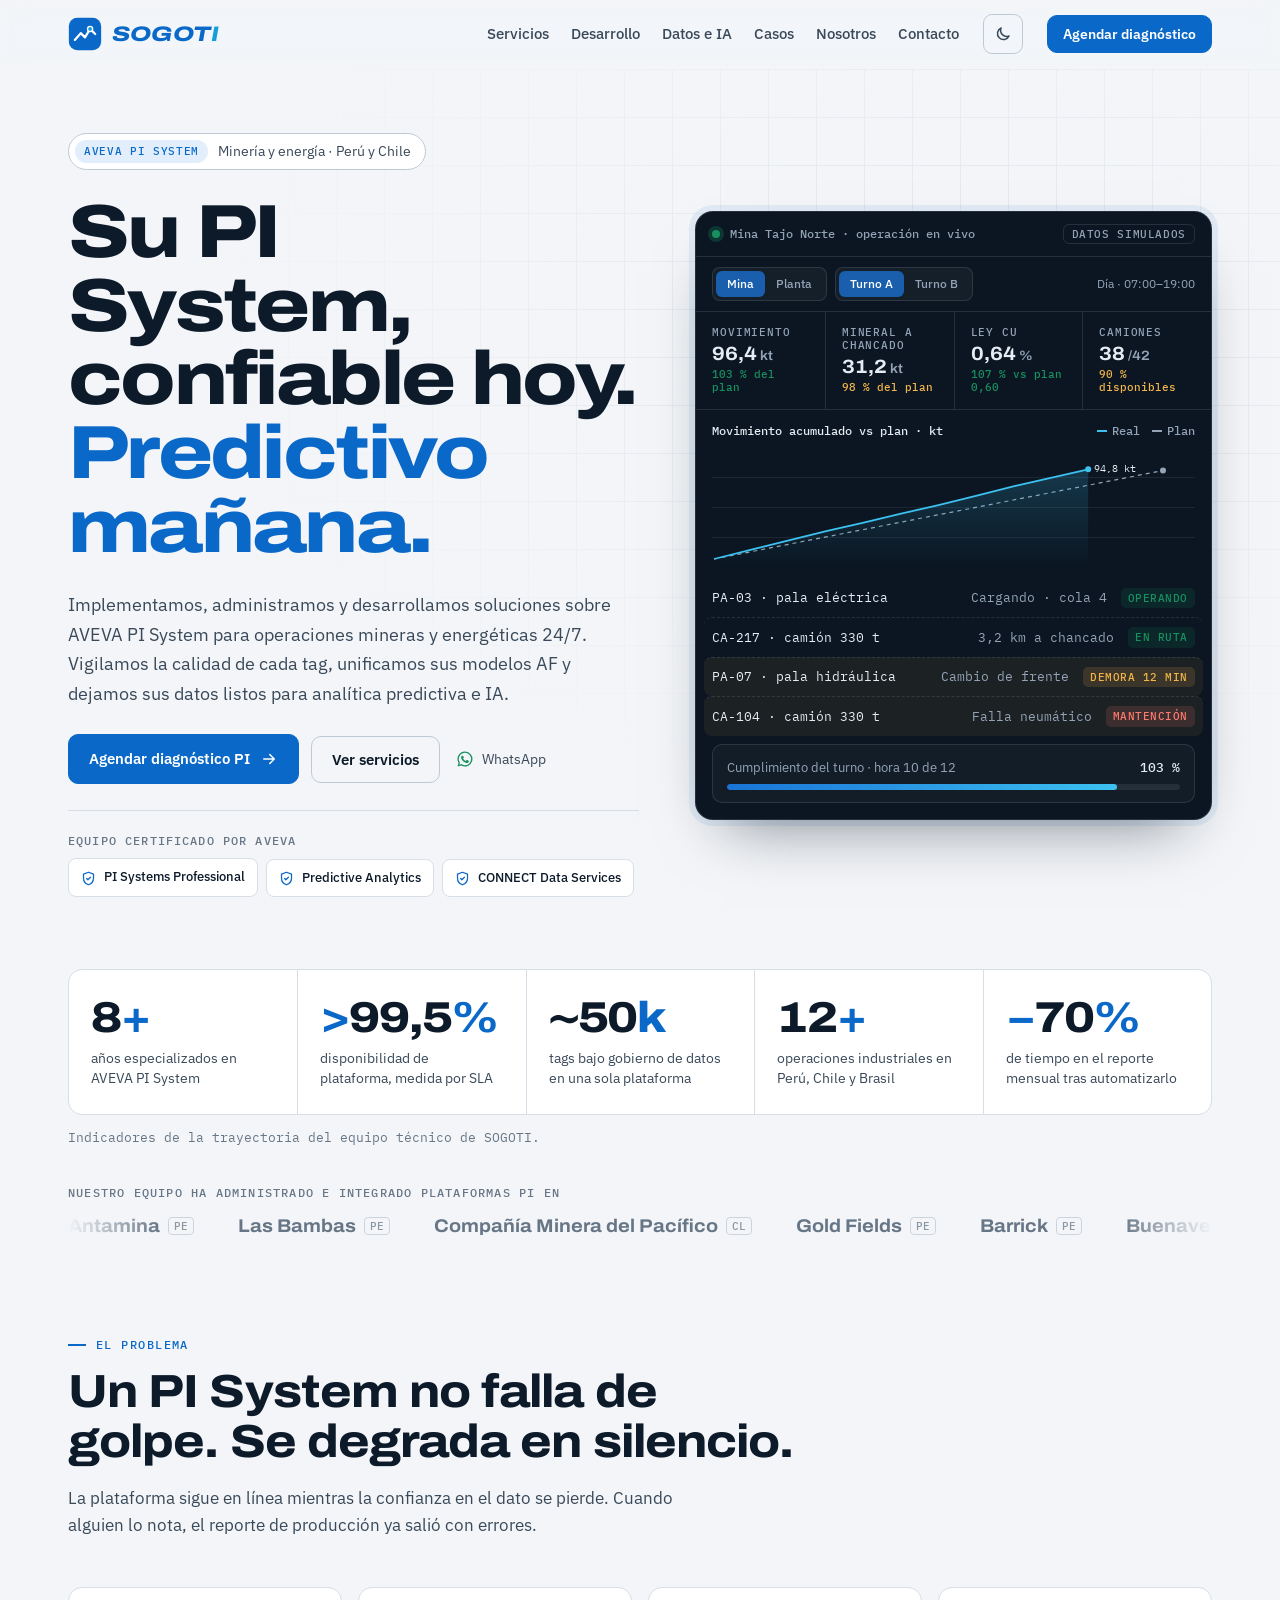
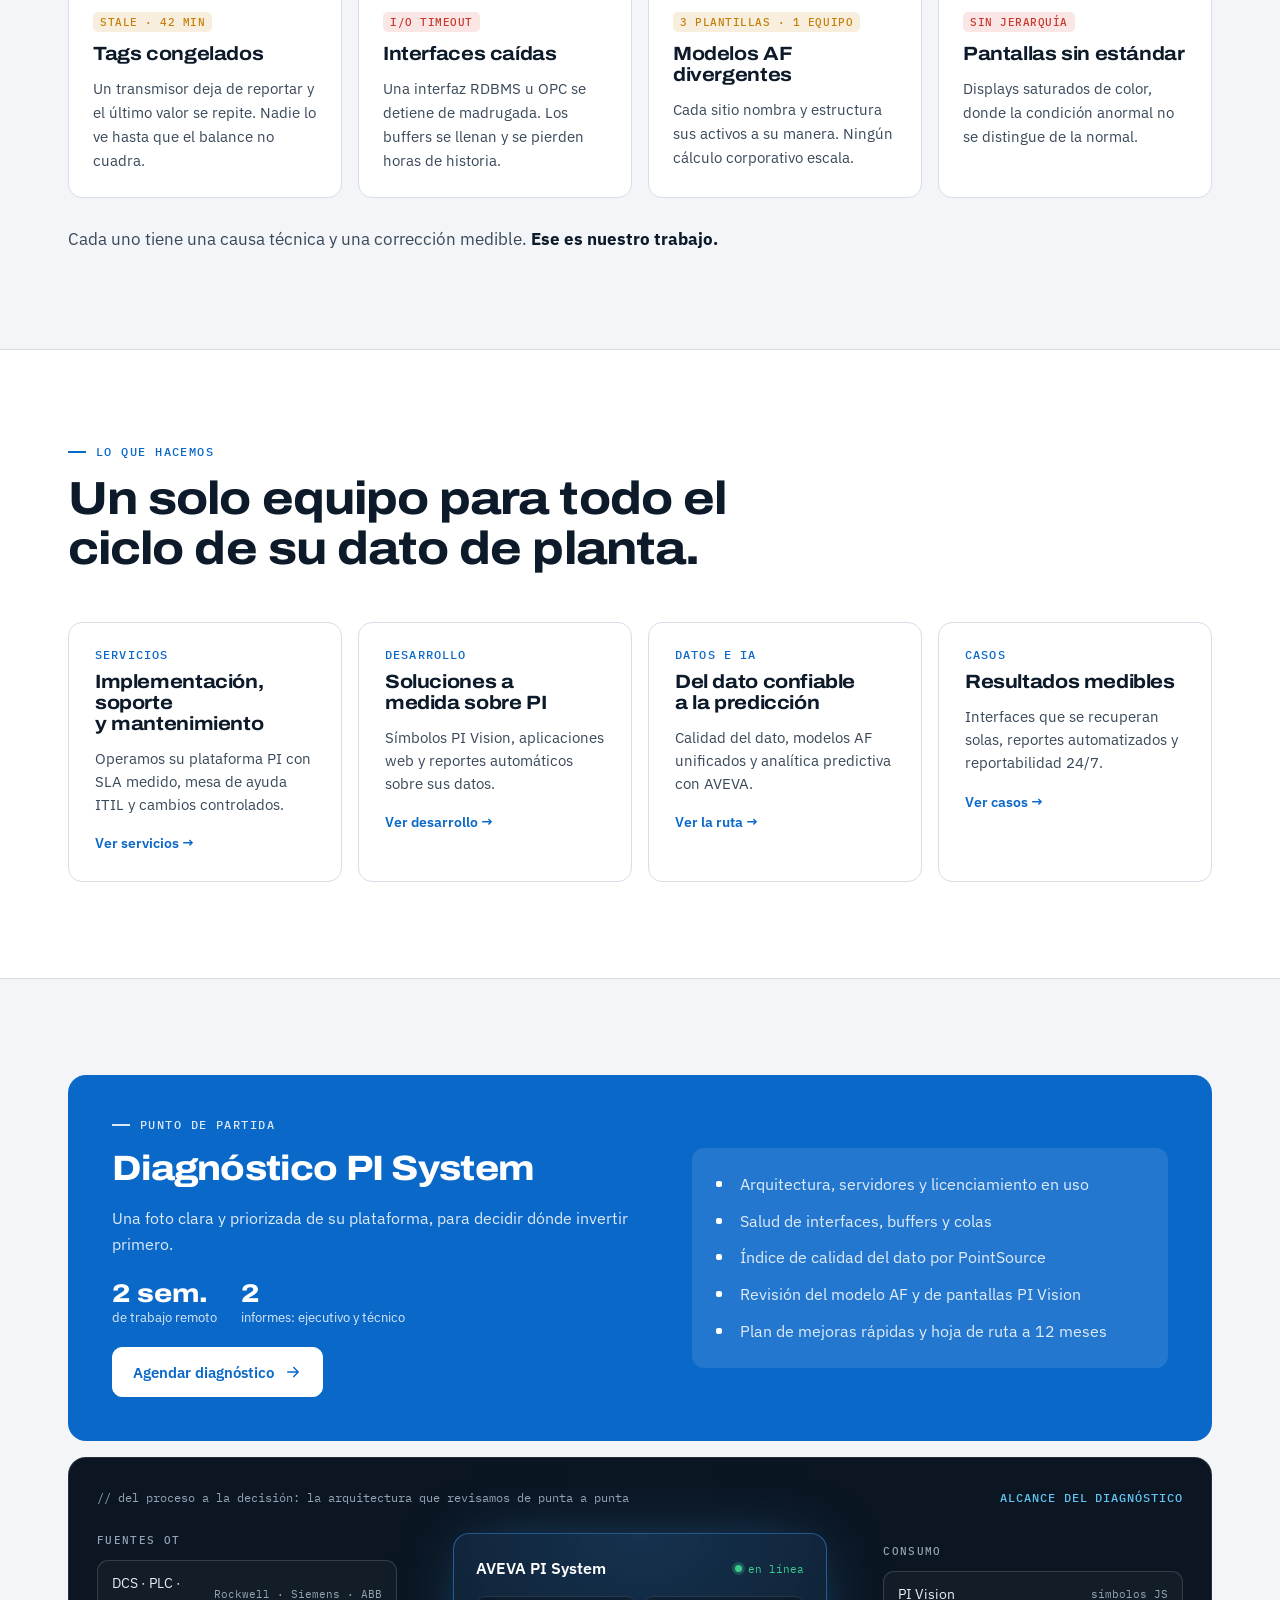
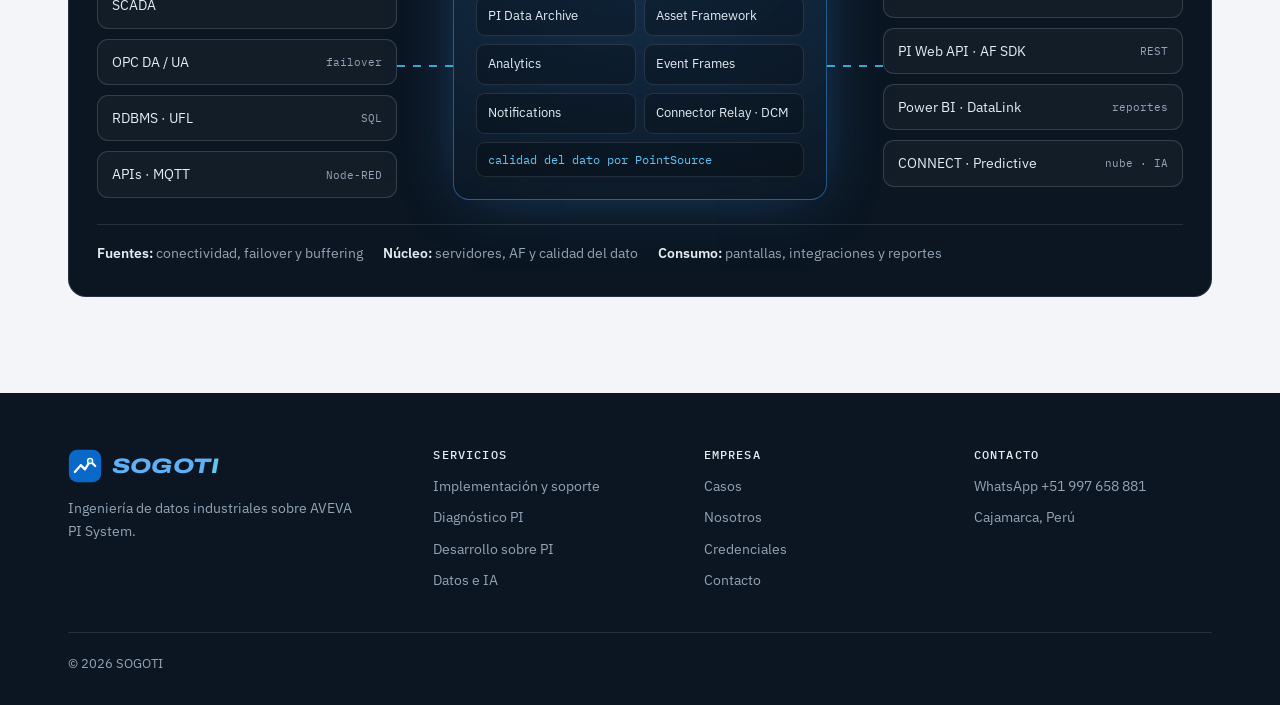
==== index.html @ 9881ca45 "Web SOGOTI v1: sitio multipágina para Netlify y GitHub Pages Co-Authored-By: Claude Opus 5.5 <norepl" ====
<!doctype html>
<html lang="es" data-theme="light">
<head>
<meta charset="utf-8">
<meta name="viewport" content="width=device-width, initial-scale=1, viewport-fit=cover">
<title>SOGOTI · Especialistas AVEVA PI System</title>
<meta name="description" content="Implementamos, administramos y desarrollamos soluciones sobre AVEVA PI System para operaciones mineras y energéticas 24/7: calidad del dato, modelos AF, analítica predictiva e IA.">
<link rel="canonical" href="https://sogoti.netlify.app/">
<meta property="og:type" content="website">
<meta property="og:site_name" content="SOGOTI">
<meta property="og:title" content="SOGOTI · Especialistas AVEVA PI System">
<meta property="og:description" content="Implementamos, administramos y desarrollamos soluciones sobre AVEVA PI System para operaciones mineras y energéticas 24/7: calidad del dato, modelos AF, analítica predictiva e IA.">
<meta property="og:url" content="https://sogoti.netlify.app/">
<meta property="og:image" content="https://sogoti.netlify.app/assets/img/og.png">
<meta name="twitter:card" content="summary_large_image">
<meta name="theme-color" content="#f3f5f8">
<link rel="icon" href="assets/img/favicon.svg" type="image/svg+xml">
<link rel="preconnect" href="https://fonts.googleapis.com">
<link rel="preconnect" href="https://fonts.gstatic.com" crossorigin>
<link rel="stylesheet" href="https://fonts.googleapis.com/css2?family=Archivo:wdth,wght@100..125,500..800&family=IBM+Plex+Mono:wght@400;500&family=IBM+Plex+Sans:wght@400;500;600&display=swap">
<link rel="stylesheet" href="assets/css/styles.css">
<script>(function(){var t='light';try{t=localStorage.getItem('sogoti-theme')||'light'}catch(e){}document.documentElement.setAttribute('data-theme',t)})();</script>
</head>
<body>
<svg width="0" height="0" style="position:absolute" aria-hidden="true">
  <symbol id="i-arrow" viewBox="0 0 24 24"><path d="M5 12h14M13 6l6 6-6 6" fill="none" stroke="currentColor" stroke-width="2" stroke-linecap="round" stroke-linejoin="round"/></symbol>
  <symbol id="i-check" viewBox="0 0 24 24"><path d="M20 6 9 17l-5-5" fill="none" stroke="currentColor" stroke-width="2.2" stroke-linecap="round" stroke-linejoin="round"/></symbol>
  <symbol id="i-wa" viewBox="0 0 24 24"><path fill="currentColor" d="M12 2a10 10 0 0 0-8.6 15.1L2 22l5-1.3A10 10 0 1 0 12 2Zm0 18.2c-1.5 0-3-.4-4.3-1.2l-.3-.2-3 .8.8-2.9-.2-.3A8.2 8.2 0 1 1 12 20.2Zm4.5-6.1c-.2-.1-1.5-.7-1.7-.8-.2-.1-.4-.1-.6.1l-.8 1c-.1.2-.3.2-.5.1a6.7 6.7 0 0 1-3.3-2.9c-.3-.4.3-.4.7-1.4.1-.2 0-.3 0-.4l-.8-1.8c-.2-.5-.4-.4-.6-.4h-.5c-.2 0-.4.1-.7.3-.2.3-.9.9-.9 2.2s.9 2.5 1 2.7c.1.2 1.8 2.8 4.4 3.9 1.6.7 2.3.8 3.1.6.5-.1 1.5-.6 1.7-1.2.2-.6.2-1.1.2-1.2-.1-.1-.3-.2-.5-.3Z"/></symbol>
  <symbol id="i-alert" viewBox="0 0 24 24"><path d="M12 3 2 20h20L12 3Zm0 6v5m0 3v.5" fill="none" stroke="currentColor" stroke-width="2" stroke-linecap="round" stroke-linejoin="round"/></symbol>
  <symbol id="i-badge" viewBox="0 0 24 24"><path d="M12 2 4 5v6c0 5 3.4 9.3 8 11 4.6-1.7 8-6 8-11V5l-8-3Zm-3 10 2 2 4-4" fill="none" stroke="currentColor" stroke-width="2" stroke-linecap="round" stroke-linejoin="round"/></symbol>
  <symbol id="i-clock" viewBox="0 0 24 24"><circle cx="12" cy="12" r="9" fill="none" stroke="currentColor" stroke-width="2"/><path d="M12 7v5l3 2" fill="none" stroke="currentColor" stroke-width="2" stroke-linecap="round"/></symbol>
  <symbol id="s-impl" viewBox="0 0 24 24"><g fill="none" stroke="currentColor" stroke-width="1.8" stroke-linecap="round" stroke-linejoin="round"><rect x="3" y="3" width="18" height="6" rx="1.5"/><rect x="3" y="15" width="18" height="6" rx="1.5"/><path d="M7 6h.01M7 18h.01M12 9v6"/></g></symbol>
  <symbol id="s-support" viewBox="0 0 24 24"><g fill="none" stroke="currentColor" stroke-width="1.8" stroke-linecap="round" stroke-linejoin="round"><path d="M4 13a8 8 0 0 1 16 0"/><rect x="2.5" y="13" width="4" height="6" rx="1.2"/><rect x="17.5" y="13" width="4" height="6" rx="1.2"/><path d="M19.5 19c0 1.7-2 2.5-5.5 2.5"/></g></symbol>
  <symbol id="s-maint" viewBox="0 0 24 24"><path d="M14.7 6.3a4 4 0 0 0-5.4 5.4L3 18l3 3 6.3-6.3a4 4 0 0 0 5.4-5.4l-2.5 2.5-2.4-.6-.6-2.4 2.5-2.5Z" fill="none" stroke="currentColor" stroke-width="1.8" stroke-linejoin="round"/></symbol>
  <symbol id="s-quality" viewBox="0 0 24 24"><g fill="none" stroke="currentColor" stroke-width="1.8" stroke-linecap="round" stroke-linejoin="round"><path d="M3 17l5-6 4 4 4-7 5 5"/><circle cx="16" cy="8" r="0.6" fill="currentColor"/><path d="M3 21h18"/></g></symbol>
  <symbol id="s-af" viewBox="0 0 24 24"><g fill="none" stroke="currentColor" stroke-width="1.8" stroke-linecap="round" stroke-linejoin="round"><rect x="9" y="2.5" width="6" height="5" rx="1"/><rect x="2.5" y="16.5" width="6" height="5" rx="1"/><rect x="15.5" y="16.5" width="6" height="5" rx="1"/><path d="M12 7.5v4.5M5.5 16.5V12h13v4.5"/></g></symbol>
  <symbol id="s-int" viewBox="0 0 24 24"><g fill="none" stroke="currentColor" stroke-width="1.8" stroke-linecap="round" stroke-linejoin="round"><path d="M8 3v4M16 3v4M6 7h12v4a6 6 0 0 1-12 0V7Z"/><path d="M12 17v4"/></g></symbol>
</svg>

<header class="nav" id="nav">
  <div class="wrap nav-in">
    <a href="./" class="logo" aria-label="SOGOTI, inicio"><svg viewBox="0 0 40 40" aria-hidden="true"><rect x="1" y="1" width="38" height="38" rx="10" fill="#0a68c8"/><path d="M8 27 15 19l5 5 6-10 6 6" fill="none" stroke="#fff" stroke-width="2.6" stroke-linecap="round" stroke-linejoin="round"/><circle cx="26" cy="14" r="3" fill="#139fda" stroke="#fff" stroke-width="1.6"/></svg><span class="logo-word">SOGOT<span>I</span></span></a>
    <nav class="nav-links" id="navlinks" aria-label="Principal">
      <a href="servicios/">Servicios</a>
      <a href="desarrollo/">Desarrollo</a>
      <a href="soluciones/">Datos e IA</a>
      <a href="casos/">Casos</a>
      <a href="nosotros/">Nosotros</a>
      <a href="contacto/">Contacto</a>
    </nav>
    <button class="theme-btn" id="themeBtn" type="button" aria-label="Cambiar tema claro u oscuro"><svg class="moon" viewBox="0 0 24 24"><path d="M20 14.5A8 8 0 0 1 9.5 4a8 8 0 1 0 10.5 10.5Z" fill="none" stroke="currentColor" stroke-width="2" stroke-linejoin="round"/></svg><svg class="sun" viewBox="0 0 24 24"><g fill="none" stroke="currentColor" stroke-width="2" stroke-linecap="round"><circle cx="12" cy="12" r="4"/><path d="M12 2v2M12 20v2M4.9 4.9l1.4 1.4M17.7 17.7l1.4 1.4M2 12h2M20 12h2M4.9 19.1l1.4-1.4M17.7 6.3l1.4-1.4"/></g></svg></button>
    <a class="btn btn-primary btn-sm btn-cta" href="contacto/?interes=Diagn%C3%B3stico%20PI%20System">Agendar diagnóstico</a>
    <button class="menu-btn" id="menuBtn" aria-label="Abrir menú" aria-expanded="false" aria-controls="navlinks">
      <svg width="20" height="20" viewBox="0 0 24 24" aria-hidden="true"><path d="M4 7h16M4 12h16M4 17h16" stroke="currentColor" stroke-width="2" stroke-linecap="round"/></svg>
    </button>
  </div>
</header>

<main id="top">
<section class="hero">
  <div class="wrap hero-grid">
    <div class="hero-copy">
      <span class="pill reveal"><b>AVEVA PI System</b> Minería y energía · Perú y Chile</span>
      <h1 class="reveal d1">Su PI System, confiable hoy. <span class="l2">Predictivo mañana.</span></h1>
      <p class="lead reveal d2">Implementamos, administramos y desarrollamos soluciones sobre AVEVA PI System para operaciones mineras y energéticas 24/7. Vigilamos la calidad de cada tag, unificamos sus modelos AF y dejamos sus datos listos para analítica predictiva e IA.</p>
      <div class="cta-row reveal d3">
        <a class="btn btn-primary" href="contacto/?interes=Diagn%C3%B3stico%20PI%20System">Agendar diagnóstico PI <svg><use href="#i-arrow"/></svg></a>
        <a class="btn" href="servicios/">Ver servicios</a>
        <a class="wa" href="https://wa.me/51997658881" target="_blank" rel="noopener"><svg><use href="#i-wa"/></svg>WhatsApp</a>
      </div>
      <div class="creds reveal d4">
        <span class="creds-label">Equipo certificado por AVEVA</span>
        <span class="cred"><svg><use href="#i-badge"/></svg>PI Systems Professional</span>
        <span class="cred"><svg><use href="#i-badge"/></svg>Predictive Analytics</span>
        <span class="cred"><svg><use href="#i-badge"/></svg>CONNECT Data Services</span>
      </div>
    </div>

    <div class="console reveal d2" id="dash" aria-label="Dashboard de ejemplo de operación minera con datos simulados">
      <div class="c-bar"><span class="c-dot"></span><span id="dTitle">Mina Tajo Norte · operación en vivo</span><span class="tag-ex">Datos simulados</span></div>
      <div class="c-filters">
        <div class="seg" role="group" aria-label="Área"><button type="button" aria-pressed="true" data-view="mina">Mina</button><button type="button" aria-pressed="false" data-view="planta">Planta</button></div>
        <div class="seg" role="group" aria-label="Turno"><button type="button" aria-pressed="true" data-shift="A">Turno A</button><button type="button" aria-pressed="false" data-shift="B">Turno B</button></div>
        <span class="c-time" id="dTime">Día · 07:00–19:00</span>
      </div>
      <div class="c-kpis c-kpis4" id="dKpis"></div>
      <div class="c-chart">
        <div class="c-chart-h"><b id="dChartT"></b><span class="lg" id="dLegend"></span></div>
        <canvas id="trend" aria-hidden="true"></canvas>
      </div>
      <div class="c-tags" id="dRows"></div>
      <div class="c-foot" id="dFoot"></div>
    </div>
  
  </div>
</section>

<section class="wrap" aria-label="Indicadores">
  <div class="kpis">
    <div class="kpi"><b>8<em>+</em></b><span>años especializados en AVEVA PI System</span></div>
    <div class="kpi"><b><em>&gt;</em>99,5<em>%</em></b><span>disponibilidad de plataforma, medida por SLA</span></div>
    <div class="kpi"><b>~50<em>k</em></b><span>tags bajo gobierno de datos en una sola plataforma</span></div>
    <div class="kpi"><b>12<em>+</em></b><span>operaciones industriales en Perú, Chile y Brasil</span></div>
    <div class="kpi"><b><em>−</em>70<em>%</em></b><span>de tiempo en el reporte mensual tras automatizarlo</span></div>
  </div>
  <p class="kpi-note">Indicadores de la trayectoria del equipo técnico de SOGOTI.</p>
</section>

<section class="wrap ops" aria-label="Experiencia del equipo">
  <p class="ops-label">Nuestro equipo ha administrado e integrado plataformas PI en</p>
  <div class="marquee"><div class="track" id="track">
    <span>Antamina <i>PE</i></span><span>Las Bambas <i>PE</i></span><span>Compañía Minera del Pacífico <i>CL</i></span><span>Gold Fields <i>PE</i></span><span>Barrick <i>PE</i></span><span>Buenaventura <i>PE</i></span><span>Yanacocha <i>PE</i></span><span>Nexa Resources <i>PE · BR</i></span><span>Cerro del Águila <i>PE</i></span><span>Telefónica <i>PE</i></span><span>Claro <i>PE</i></span><span>MINEDU <i>PE</i></span>
  </div></div>
</section>

<section class="sec">
  <div class="wrap">
    <div class="sec-head">
      <span class="eyebrow">El problema</span>
      <h2>Un PI System no falla de golpe. Se degrada en silencio.</h2>
      <p>La plataforma sigue en línea mientras la confianza en el dato se pierde. Cuando alguien lo nota, el reporte de producción ya salió con errores.</p>
    </div>
    <div class="prob">
      <article class="prob-card"><span class="st st-warn">Stale · 42 min</span><h3>Tags congelados</h3><p>Un transmisor deja de reportar y el último valor se repite. Nadie lo ve hasta que el balance no cuadra.</p></article>
      <article class="prob-card"><span class="st st-bad">I/O Timeout</span><h3>Interfaces caídas</h3><p>Una interfaz RDBMS u OPC se detiene de madrugada. Los buffers se llenan y se pierden horas de historia.</p></article>
      <article class="prob-card"><span class="st st-warn">3 plantillas · 1 equipo</span><h3>Modelos AF divergentes</h3><p>Cada sitio nombra y estructura sus activos a su manera. Ningún cálculo corporativo escala.</p></article>
      <article class="prob-card"><span class="st st-bad">Sin jerarquía</span><h3>Pantallas sin estándar</h3><p>Displays saturados de color, donde la condición anormal no se distingue de la normal.</p></article>
    </div>
    <p class="prob-foot">Cada uno tiene una causa técnica y una corrección medible. <b>Ese es nuestro trabajo.</b></p>
  </div>
</section>

<section class="sec alt">
  <div class="wrap">
    <div class="sec-head"><span class="eyebrow">Lo que hacemos</span><h2>Un solo equipo para todo el ciclo de su dato de planta.</h2></div>
    <div class="ov">
      <a class="ov-card" href="servicios/"><span class="ov-k">Servicios</span><h3>Implementación, soporte y mantenimiento</h3><p>Operamos su plataforma PI con SLA medido, mesa de ayuda ITIL y cambios controlados.</p><span class="ov-more">Ver servicios →</span></a>
      <a class="ov-card" href="desarrollo/"><span class="ov-k">Desarrollo</span><h3>Soluciones a medida sobre PI</h3><p>Símbolos PI Vision, aplicaciones web y reportes automáticos sobre sus datos.</p><span class="ov-more">Ver desarrollo →</span></a>
      <a class="ov-card" href="soluciones/"><span class="ov-k">Datos e IA</span><h3>Del dato confiable a la predicción</h3><p>Calidad del dato, modelos AF unificados y analítica predictiva con AVEVA.</p><span class="ov-more">Ver la ruta →</span></a>
      <a class="ov-card" href="casos/"><span class="ov-k">Casos</span><h3>Resultados medibles</h3><p>Interfaces que se recuperan solas, reportes automatizados y reportabilidad 24/7.</p><span class="ov-more">Ver casos →</span></a>
    </div>
  </div>
</section>

<section class="sec" id="diagnostico">
  <div class="wrap duo">
    <article class="offer diag">
      <div class="diag-l">
        <span class="eyebrow">Punto de partida</span>
        <h2>Diagnóstico PI System</h2>
        <p>Una foto clara y priorizada de su plataforma, para decidir dónde invertir primero.</p>
        <div class="offer-meta"><div><b>2 sem.</b><span>de trabajo remoto</span></div><div><b>2</b><span>informes: ejecutivo y técnico</span></div></div>
        <a class="btn" href="contacto/?interes=Diagn%C3%B3stico%20PI%20System">Agendar diagnóstico <svg><use href="#i-arrow"/></svg></a>
      </div>
      <ul class="svc-list">
        <li>Arquitectura, servidores y licenciamiento en uso</li>
        <li>Salud de interfaces, buffers y colas</li>
        <li>Índice de calidad del dato por PointSource</li>
        <li>Revisión del modelo AF y de pantallas PI Vision</li>
        <li>Plan de mejoras rápidas y hoja de ruta a 12 meses</li>
      </ul>
    </article>
    <div class="arch-panel">
      <div class="arch-cap"><span>// del proceso a la decisión: la arquitectura que revisamos de punta a punta</span><b>Alcance del diagnóstico</b></div>
      <div class="arch">
        <div class="arch-col src">
          <h4>Fuentes OT</h4>
          <div class="node">DCS · PLC · SCADA <small>Rockwell · Siemens · ABB</small></div>
          <div class="node">OPC DA / UA <small>failover</small></div>
          <div class="node">RDBMS · UFL <small>SQL</small></div>
          <div class="node">APIs · MQTT <small>Node-RED</small></div>
        </div>
        <div class="core">
          <div class="core-title">AVEVA PI System <span>en línea</span></div>
          <div class="core-grid">
            <div>PI Data Archive</div>
            <div>Asset Framework</div>
            <div>Analytics</div>
            <div>Event Frames</div>
            <div>Notifications</div>
            <div>Connector Relay · DCM</div>
            <div class="full">calidad del dato por PointSource</div>
          </div>
        </div>
        <div class="arch-col out">
          <h4>Consumo</h4>
          <div class="node">PI Vision <small>símbolos JS</small></div>
          <div class="node">PI Web API · AF SDK <small>REST</small></div>
          <div class="node">Power BI · DataLink <small>reportes</small></div>
          <div class="node">CONNECT · Predictive <small>nube · IA</small></div>
        </div>
      </div>
      <div class="arch-foot"><span><b>Fuentes:</b> conectividad, failover y buffering</span><span><b>Núcleo:</b> servidores, AF y calidad del dato</span><span><b>Consumo:</b> pantallas, integraciones y reportes</span></div>
    </div>
  </div>
</section>
</main>

<footer>
  <div class="wrap">
    <div class="foot">
      <div>
        <a href="./" class="logo" aria-label="SOGOTI"><svg viewBox="0 0 40 40" aria-hidden="true"><rect x="1" y="1" width="38" height="38" rx="10" fill="#0a68c8"/><path d="M8 27 15 19l5 5 6-10 6 6" fill="none" stroke="#fff" stroke-width="2.6" stroke-linecap="round" stroke-linejoin="round"/><circle cx="26" cy="14" r="3" fill="#139fda" stroke="#fff" stroke-width="1.6"/></svg><span class="logo-word">SOGOT<span>I</span></span></a>
        <p>Ingeniería de datos industriales sobre AVEVA PI System.</p>
      </div>
      <div><h4>Servicios</h4><ul><li><a href="servicios/">Implementación y soporte</a></li><li><a href="servicios/#diagnostico">Diagnóstico PI</a></li><li><a href="desarrollo/">Desarrollo sobre PI</a></li><li><a href="soluciones/">Datos e IA</a></li></ul></div>
      <div><h4>Empresa</h4><ul><li><a href="casos/">Casos</a></li><li><a href="nosotros/">Nosotros</a></li><li><a href="nosotros/#credenciales">Credenciales</a></li><li><a href="contacto/">Contacto</a></li></ul></div>
      <div><h4>Contacto</h4><ul><li><a href="https://wa.me/51997658881" target="_blank" rel="noopener">WhatsApp +51 997 658 881</a></li><li>Cajamarca, Perú</li></ul></div>
    </div>
    <div class="legal"><span>© 2026 SOGOTI</span></div>
  </div>
</footer>
<script src="assets/js/main.js" defer></script>
</body>
</html>
---- assets/css/styles.css ----
/* Layout: una pantalla de operación ISA-101 hecha sitio — neutros fríos, color sólo para acción (azul SOGOTI) y para anomalía (ámbar / rojo). */
:root{
  --bg:#f3f5f8; --bg-2:#e8ecf1; --surface:#ffffff; --ink:#0c1a29; --ink-2:#394959; --muted:#677686;
  --line:#d7dee6; --line-2:#bfc9d4;
  --brand:#0a68c8; --brand-2:#139fda; --brand-ink:#ffffff; --brand-soft:#e2eefb;
  --ok:#17905f; --warn:#c57f06; --bad:#c9372c;
  --band:#0b1622; --band-2:#122030; --band-ink:#e5ecf4; --band-muted:#94a4b6; --band-line:rgba(229,236,244,.12);
  --f-display:'Archivo','Arial Narrow',system-ui,sans-serif;
  --f-body:'IBM Plex Sans',system-ui,-apple-system,'Segoe UI',sans-serif;
  --f-mono:'IBM Plex Mono',ui-monospace,'Cascadia Code',Consolas,monospace;
  --max:1200px; --r:14px; --r-sm:8px;
}
@media (prefers-color-scheme:dark){:root:not([data-theme="light"]){
  --bg:#0a1018; --bg-2:#0e1621; --surface:#111b27; --ink:#e6ecf3; --ink-2:#b2bfcd; --muted:#7f8ea0;
  --line:#1e2a38; --line-2:#2b3a4b; --brand:#3b95ee; --brand-2:#3cc1f0; --brand-ink:#03111e; --brand-soft:#10263b;
  --ok:#3acb8d; --warn:#eeaa38; --bad:#f06459; --band:#0d1824; --band-2:#13222f; color-scheme:dark }}
:root[data-theme="dark"]{
  --bg:#0a1018; --bg-2:#0e1621; --surface:#111b27; --ink:#e6ecf3; --ink-2:#b2bfcd; --muted:#7f8ea0;
  --line:#1e2a38; --line-2:#2b3a4b; --brand:#3b95ee; --brand-2:#3cc1f0; --brand-ink:#03111e; --brand-soft:#10263b;
  --ok:#3acb8d; --warn:#eeaa38; --bad:#f06459; --band:#0d1824; --band-2:#13222f; color-scheme:dark }

*,*::before,*::after{box-sizing:border-box}
[hidden]{display:none!important}
html{scroll-behavior:smooth;scroll-padding-top:84px}
body{margin:0;background:var(--bg);color:var(--ink);font:400 16px/1.6 var(--f-body);-webkit-font-smoothing:antialiased;overflow-x:hidden}
body::before{content:"";position:fixed;inset:0 0 auto;height:env(safe-area-inset-top,0px);z-index:60;background:var(--bg)}
a{color:inherit;text-decoration:none}
h1,h2,h3,h4{margin:0;font-family:var(--f-display);font-stretch:112%;letter-spacing:-.02em;line-height:1.08;text-wrap:balance}
p{margin:0}
ul{margin:0;padding:0;list-style:none}
:focus-visible{outline:2px solid var(--brand-2);outline-offset:3px;border-radius:6px}
.wrap{max-width:var(--max);margin:0 auto;padding-left:max(16px,env(safe-area-inset-left,0px));padding-right:max(16px,env(safe-area-inset-right,0px))}
@media(min-width:720px){.wrap{padding-left:max(28px,env(safe-area-inset-left,0px));padding-right:max(28px,env(safe-area-inset-right,0px))}}
.mono{font-family:var(--f-mono)}
.tnum{font-variant-numeric:tabular-nums}

/* eyebrow & headings */
.eyebrow{display:inline-flex;align-items:center;gap:10px;font:500 12px/1 var(--f-mono);letter-spacing:.12em;text-transform:uppercase;color:var(--brand)}
.eyebrow::before{content:"";width:18px;height:2px;background:currentColor}
.sec{padding-block:96px}
.sec-head{display:grid;gap:16px;max-width:760px;margin-bottom:48px}
.sec-head h2{font-size:clamp(1.9rem,4vw,2.9rem);font-weight:750}
.sec-head p{color:var(--ink-2);font-size:1.075rem;max-width:62ch}
.alt{background:var(--surface);border-block:1px solid var(--line)}

/* buttons */
.btn{display:inline-flex;align-items:center;gap:10px;font:600 15px/1 var(--f-body);padding:15px 20px;border-radius:10px;border:1px solid var(--line-2);background:transparent;color:var(--ink);cursor:pointer;transition:transform .2s,background .2s,border-color .2s}
.btn:hover{border-color:var(--ink-2)}
.btn-primary{background:var(--brand);border-color:var(--brand);color:var(--brand-ink)}
.btn-primary:hover{transform:translateY(-1px);border-color:var(--brand);filter:brightness(1.08)}
.btn svg{width:18px;height:18px;flex:none}
.btn-sm{padding:11px 15px;font-size:14px}

/* nav */
.nav{position:sticky;top:env(safe-area-inset-top,0px);z-index:50;background:color-mix(in srgb,var(--bg) 86%,transparent);backdrop-filter:blur(14px) saturate(150%);-webkit-backdrop-filter:blur(14px) saturate(150%);border-bottom:1px solid transparent;transition:border-color .3s}
.nav.scrolled{border-color:var(--line)}
.nav-in{display:flex;align-items:center;gap:24px;height:68px}
.logo{display:flex;align-items:center;gap:10px}
.logo svg{width:34px;height:34px;flex:none}
.logo-word{font:800 21px/1 var(--f-display);font-stretch:125%;font-style:italic;letter-spacing:.01em;color:var(--brand)}
.logo-word span{color:var(--brand-2)}
.nav-links{display:flex;gap:22px;margin-left:auto}
.nav-links a{font-size:14.5px;color:var(--ink-2);font-weight:500}
.nav-links a:hover{color:var(--ink)}
.menu-btn{display:none;background:none;border:1px solid var(--line-2);border-radius:8px;width:42px;height:42px;color:var(--ink);cursor:pointer}
@media(max-width:1100px){
  .nav-links{display:none;position:absolute;top:68px;left:0;right:0;flex-direction:column;gap:0;background:var(--surface);border-bottom:1px solid var(--line);padding:8px max(16px,env(safe-area-inset-right,0px)) 16px max(16px,env(safe-area-inset-left,0px))}
  .nav-links.open{display:flex}
  .nav-links a{padding:12px 0;border-bottom:1px solid var(--line);font-size:16px}
  .menu-btn{display:grid;place-items:center}
  .nav .btn-cta{display:none}
  .theme-btn{margin-left:auto}
}

/* hero */
.hero{position:relative;padding-block:64px 72px;overflow:hidden}
.hero::before{content:"";position:absolute;inset:0;z-index:0;opacity:.55;pointer-events:none;
  background-image:linear-gradient(var(--line) 1px,transparent 1px),linear-gradient(90deg,var(--line) 1px,transparent 1px);background-size:48px 48px;
  -webkit-mask-image:radial-gradient(80% 70% at 75% 30%,#000 20%,transparent 75%);mask-image:radial-gradient(80% 70% at 75% 30%,#000 20%,transparent 75%)}
.hero-grid{position:relative;z-index:1;display:grid;grid-template-columns:1.05fr .95fr;gap:56px;align-items:center}
.hero-copy{display:grid;gap:26px;min-width:0}
.pill{justify-self:start;display:inline-flex;align-items:center;gap:10px;padding:6px 14px 6px 6px;border:1px solid var(--line-2);border-radius:999px;background:var(--surface);font-size:13.5px;color:var(--ink-2)}
.pill b{font:500 11px/1 var(--f-mono);letter-spacing:.06em;text-transform:uppercase;padding:6px 9px;border-radius:999px;background:var(--brand-soft);color:var(--brand)}
.hero h1{font-size:clamp(2.6rem,6.2vw,4.7rem);font-weight:800;font-stretch:118%;letter-spacing:-.035em;line-height:.98}
.hero h1 .l2{display:block;color:var(--brand)}
.lead{font-size:1.15rem;color:var(--ink-2);max-width:56ch}
.cta-row{display:flex;flex-wrap:wrap;gap:12px;align-items:center}
.wa{display:inline-flex;align-items:center;gap:8px;font-size:14px;color:var(--ink-2);padding:8px 4px}
.wa:hover{color:var(--ok)}
.wa svg{width:18px;height:18px;color:var(--ok)}
.creds{display:flex;flex-wrap:wrap;gap:8px;padding-top:6px;border-top:1px solid var(--line)}
.creds-label{width:100%;font:500 11.5px/1 var(--f-mono);letter-spacing:.1em;text-transform:uppercase;color:var(--muted);padding-top:18px;margin-bottom:4px}
.cred{display:inline-flex;align-items:center;gap:8px;font-size:13px;font-weight:500;padding:8px 12px;border-radius:8px;background:var(--surface);border:1px solid var(--line);color:var(--ink)}
.cred svg{width:15px;height:15px;color:var(--brand)}

/* console */
.console{min-width:0;background:var(--band);color:var(--band-ink);border-radius:18px;border:1px solid var(--band-line);box-shadow:0 30px 60px -30px rgba(8,20,35,.55),0 0 0 6px color-mix(in srgb,var(--brand) 8%,transparent);overflow:hidden}
.c-bar{display:flex;align-items:center;gap:10px;padding:12px 16px;border-bottom:1px solid var(--band-line);font:500 12px/1 var(--f-mono);color:var(--band-muted)}
.c-dot{width:8px;height:8px;border-radius:50%;background:var(--ok);box-shadow:0 0 0 4px color-mix(in srgb,var(--ok) 25%,transparent)}
.c-bar .tag-ex{margin-left:auto;padding:4px 8px;border:1px solid var(--band-line);border-radius:6px;letter-spacing:.06em;text-transform:uppercase;font-size:10.5px}
.c-kpis{display:grid;grid-template-columns:repeat(3,1fr);border-bottom:1px solid var(--band-line)}
.c-kpi{padding:14px 16px;display:grid;gap:4px;min-width:0}
.c-kpi+.c-kpi{border-left:1px solid var(--band-line)}
.c-kpi span{font:500 10.5px/1.2 var(--f-mono);letter-spacing:.08em;text-transform:uppercase;color:var(--band-muted)}
.c-kpi b{font:700 1.45rem/1.1 var(--f-display);font-stretch:110%;font-variant-numeric:tabular-nums}
.c-kpi b small{font-size:.7em;color:var(--band-muted);font-weight:600}
.c-chart{padding:14px 16px 6px}
.c-chart-h{display:flex;justify-content:space-between;gap:12px;font:500 11.5px/1.3 var(--f-mono);color:var(--band-muted);margin-bottom:8px}
.c-chart-h b{color:var(--band-ink);font-weight:500}
canvas#trend{width:100%;height:120px;display:block}
.c-tags{padding:6px 8px 8px}
.c-row{display:grid;grid-template-columns:1fr auto auto;gap:14px;align-items:center;padding:9px 8px;border-radius:8px;font:400 12.5px/1.2 var(--f-mono)}
.c-row+.c-row{border-top:1px dashed var(--band-line)}
.c-row .n{overflow:hidden;text-overflow:ellipsis;white-space:nowrap;min-width:0}
.c-row .v{color:var(--band-muted);font-variant-numeric:tabular-nums;text-align:right}
.st{font:500 10.5px/1 var(--f-mono);letter-spacing:.05em;text-transform:uppercase;padding:5px 7px;border-radius:5px;white-space:nowrap}
.st-ok{color:var(--ok);background:color-mix(in srgb,var(--ok) 14%,transparent)}
.st-warn{color:#f3b54a;background:rgba(243,181,74,.14)}
.st-bad{color:#ff7a6e;background:rgba(255,122,110,.14)}
.c-row.hl{background:rgba(243,181,74,.07)}
.c-filters{display:flex;flex-wrap:wrap;gap:8px;align-items:center;padding:10px 16px;border-bottom:1px solid var(--band-line)}
.seg{display:inline-flex;padding:3px;border-radius:8px;background:rgba(255,255,255,.04);border:1px solid var(--band-line)}
.seg button{font:500 12px/1 var(--f-body);color:var(--band-muted);background:none;border:0;padding:7px 11px;border-radius:6px;cursor:pointer}
.seg button[aria-pressed="true"]{background:#1a5fae;color:#fff}
.seg button:hover{color:#fff}
.c-time{margin-left:auto;font-size:11.5px;color:var(--band-muted)}
.c-kpis4{grid-template-columns:repeat(4,1fr)}
.c-kpis4 .c-kpi b{font-size:1.2rem}
.c-kpi i{font:500 11px/1.2 var(--f-mono);font-style:normal}
.c-kpi i.ok{color:var(--ok)} .c-kpi i.warn{color:#f3b54a}
.lg{display:inline-flex;gap:12px}.lg em{font-style:normal;display:inline-flex;align-items:center;gap:5px}.lg em::before{content:"";width:10px;height:2px;background:var(--c)}
.c-foot{display:grid;gap:7px;margin:0 16px 16px;padding:12px 14px;border-radius:10px;border:1px solid var(--band-line);background:rgba(255,255,255,.03);font-size:12.5px}
.c-foot .fh{display:flex;justify-content:space-between;gap:10px;color:var(--band-muted)}.c-foot .fh b{color:var(--band-ink);font-family:var(--f-mono);font-weight:500}
.bar{height:6px;border-radius:4px;background:rgba(255,255,255,.08);overflow:hidden}.bar i{display:block;height:100%;background:linear-gradient(90deg,#1a74d6,#3cc1f0);border-radius:4px;transition:width .6s}
@media(max-width:560px){.c-kpis4{grid-template-columns:repeat(2,1fr)}.c-kpis4 .c-kpi:nth-child(3){border-left:0}.c-kpis4 .c-kpi:nth-child(n+3){border-top:1px solid var(--band-line)}.c-time{display:none}}
.theme-btn{width:40px;height:40px;display:grid;place-items:center;border-radius:9px;border:1px solid var(--line-2);background:transparent;color:var(--ink-2);cursor:pointer;flex:none}
.theme-btn:hover{color:var(--ink);border-color:var(--ink-2)}
.theme-btn svg{width:18px;height:18px}
.theme-btn .sun{display:none}
:root[data-theme="dark"] .theme-btn .sun{display:block}:root[data-theme="dark"] .theme-btn .moon{display:none}
/* desarrollo */
.dev{display:grid;grid-template-columns:1fr 1.25fr;gap:16px;align-items:stretch}
.code{background:var(--band);color:var(--band-ink);border:1px solid var(--band-line);border-radius:var(--r);padding:24px;display:grid;gap:14px;align-content:start;min-width:0}
.code .ck{font:500 11px/1 var(--f-mono);letter-spacing:.1em;text-transform:uppercase;color:#5fc6f2}
.code pre{margin:0;overflow-x:auto;font:400 12.5px/1.65 var(--f-mono);color:var(--band-ink)}
.code pre .k{color:#5fc6f2}.code pre .s{color:#9fe0b8}.code pre .n{color:#f3b54a}.code pre .c{color:var(--band-muted)}
.code p{color:var(--band-muted);font-size:14px}
.dev-cards{display:grid;grid-template-columns:1fr 1fr;gap:16px}
.dev-card{background:var(--surface);border:1px solid var(--line);border-radius:var(--r);padding:24px;display:grid;gap:10px;align-content:start}
.dev-card h3{font-size:1.15rem;font-weight:720}
.dev-card p{font-size:14.5px;color:var(--ink-2)}
.dev-card .svc-ic{width:40px;height:40px}
.uses{margin-top:22px;display:flex;flex-wrap:wrap;gap:8px;align-items:center}
.uses span:first-child{font:500 12px/1 var(--f-mono);letter-spacing:.1em;text-transform:uppercase;color:var(--muted);margin-right:6px}
@media(max-width:980px){.dev{grid-template-columns:1fr}}
@media(max-width:560px){.dev-cards{grid-template-columns:1fr}}
/* metodologías */
.pm{margin-top:16px;display:grid;grid-template-columns:auto 1fr 1fr;gap:0;border:1px solid var(--line);border-radius:var(--r);background:var(--surface);overflow:hidden}
.pm>div{padding:22px 24px;display:grid;gap:6px;align-content:start;min-width:0}
.pm>div+div{border-left:1px solid var(--line)}
.pm .pm-h{justify-content:start;align-content:center}
.pm .pm-h h3{font-size:1.15rem;font-weight:740;max-width:18ch}
.pm b{font:750 1.25rem/1 var(--f-display);font-stretch:112%;color:var(--brand)}
.pm p{font-size:14.5px;color:var(--ink-2)}
@media(max-width:860px){.pm{grid-template-columns:1fr}.pm>div+div{border-left:0;border-top:1px solid var(--line)}}
.diag-l{display:grid;gap:18px;align-content:start}
/* arquitectura PI */
.arch-panel{background:var(--band);color:var(--band-ink);border:1px solid var(--band-line);border-radius:18px;padding:32px 28px;overflow:hidden}
.arch-cap{display:flex;flex-wrap:wrap;justify-content:space-between;gap:8px;font:400 12px/1.4 var(--f-mono);color:var(--band-muted);margin-bottom:26px}
.arch-cap b{color:#5fc6f2;font-weight:500;letter-spacing:.08em;text-transform:uppercase}
.arch{display:grid;grid-template-columns:1fr 1.25fr 1fr;gap:56px;align-items:center}
.arch-col{display:flex;flex-direction:column;gap:10px;position:relative;min-width:0}
.arch-col h4{font:500 11px/1 var(--f-mono);text-transform:uppercase;letter-spacing:.12em;color:var(--band-muted);margin-bottom:4px;font-stretch:100%}
.node{padding:11px 14px;border-radius:11px;border:1px solid rgba(229,236,244,.16);background:rgba(255,255,255,.03);font-size:14px;color:var(--band-ink);display:flex;align-items:center;justify-content:space-between;gap:10px;min-width:0}
.node small{font:400 11px var(--f-mono);color:var(--band-muted);white-space:nowrap}
.core{padding:22px;border-radius:16px;border:1px solid rgba(59,149,238,.5);background:radial-gradient(120% 120% at 50% 0%,rgba(59,149,238,.22),rgba(11,22,34,.6));box-shadow:0 0 60px -20px rgba(59,149,238,.55)}
.core-title{display:flex;justify-content:space-between;align-items:center;gap:10px;font-weight:600;margin-bottom:14px;color:#fff}
.core-title span{font:400 11px var(--f-mono);color:#3acb8d;display:inline-flex;align-items:center;gap:6px}
.core-title span::before{content:"";width:7px;height:7px;border-radius:50%;background:#3acb8d;box-shadow:0 0 0 3px rgba(58,203,141,.25)}
.core-grid{display:grid;grid-template-columns:1fr 1fr;gap:8px}
.core-grid div{font-size:13px;padding:9px 11px;border-radius:9px;background:rgba(0,0,0,.25);border:1px solid var(--band-line);color:var(--band-ink)}
.core-grid .full{grid-column:span 2;font:400 12px var(--f-mono);color:#5fc6f2}
.arch-col.src::after,.arch-col.out::before{content:"";position:absolute;top:50%;width:56px;height:2px;transform:translateY(-50%);background:repeating-linear-gradient(90deg,#3cc1f0 0 8px,transparent 8px 16px);background-size:32px 2px;animation:flow 1.1s linear infinite;opacity:.85}
.arch-col.src::after{right:-56px}.arch-col.out::before{left:-56px}
@keyframes flow{to{background-position:32px 0}}
@keyframes flowv{to{background-position:0 28px}}
.arch-foot{margin-top:24px;padding-top:18px;border-top:1px solid var(--band-line);display:flex;flex-wrap:wrap;gap:8px 20px;font-size:13.5px;color:var(--band-muted)}
.arch-foot b{color:var(--band-ink);font-weight:600}
@media(max-width:980px){
  .arch{grid-template-columns:1fr;gap:40px}
  .arch-col.src::after,.arch-col.out::before{width:2px;height:40px;left:50%;right:auto;top:auto;transform:translateX(-50%);background:repeating-linear-gradient(180deg,#3cc1f0 0 7px,transparent 7px 14px);background-size:2px 28px;animation-name:flowv}
  .arch-col.src::after{bottom:-40px}.arch-col.out::before{top:-40px}
  .arch-col.src,.arch-col.out{display:grid;grid-template-columns:1fr 1fr;gap:8px}
  .arch-col h4{grid-column:span 2}
}
@media(max-width:520px){.arch-col.src,.arch-col.out{grid-template-columns:1fr}.arch-col h4{grid-column:auto}.arch-panel{padding:24px 16px}}
.c-alert{display:flex;gap:10px;align-items:flex-start;margin:0 16px 16px;padding:12px 14px;border-radius:10px;border:1px solid rgba(243,181,74,.35);background:rgba(243,181,74,.08);font-size:13px;line-height:1.45;color:var(--band-ink)}
.c-alert svg{width:18px;height:18px;flex:none;color:#f3b54a;margin-top:1px}
.c-alert code{font:500 12px var(--f-mono);color:#f3b54a}
@media(max-width:980px){.hero-grid{grid-template-columns:1fr;gap:44px}}
@media(max-width:460px){.c-kpi b{font-size:1.15rem}.c-row{grid-template-columns:1fr auto;}.c-row .v{display:none}}

/* kpi strip */
.kpis{display:grid;grid-template-columns:repeat(5,1fr);border:1px solid var(--line);border-radius:var(--r);background:var(--surface)}
.kpi{padding:26px 22px;display:grid;gap:8px;align-content:start;min-width:0}
.kpi+.kpi{border-left:1px solid var(--line)}
.kpi b{font:800 clamp(2rem,3.4vw,2.7rem)/1 var(--f-display);font-stretch:115%;letter-spacing:-.03em;color:var(--ink);font-variant-numeric:tabular-nums}
.kpi b em{font-style:normal;color:var(--brand)}
.kpi span{font-size:14px;color:var(--ink-2);line-height:1.45}
.kpi-note{margin-top:14px;font:400 12.5px/1.4 var(--f-mono);color:var(--muted)}
@media(max-width:980px){.kpis{grid-template-columns:repeat(2,1fr)}.kpi+.kpi{border-left:0}.kpi{border-top:1px solid var(--line)}.kpi:nth-child(-n+2){border-top:0}.kpi:nth-child(even){border-left:1px solid var(--line)}.kpi:last-child{grid-column:1/-1;border-left:0}}

/* experience marquee */
.ops{padding-block:40px 8px}
.ops-label{font:500 12px/1 var(--f-mono);letter-spacing:.1em;text-transform:uppercase;color:var(--muted);margin-bottom:18px}
.marquee{overflow:hidden;-webkit-mask-image:linear-gradient(90deg,transparent,#000 8%,#000 92%,transparent);mask-image:linear-gradient(90deg,transparent,#000 8%,#000 92%,transparent)}
.track{display:flex;gap:44px;width:max-content;animation:scroll 46s linear infinite}
.track span{font:700 1.15rem/1 var(--f-display);font-stretch:108%;color:var(--muted);white-space:nowrap;display:inline-flex;align-items:center;gap:8px}
.track span i{font:500 10.5px/1 var(--f-mono);font-style:normal;color:var(--muted);opacity:.75;border:1px solid var(--line-2);padding:3px 5px;border-radius:4px}
@keyframes scroll{to{transform:translateX(-50%)}}
.marquee:hover .track{animation-play-state:paused}

/* problem */
.prob{display:grid;grid-template-columns:repeat(4,1fr);gap:16px}
.prob-card{background:var(--surface);border:1px solid var(--line);border-radius:var(--r);padding:24px;display:grid;gap:12px;align-content:start}
.prob-card h3{font-size:1.2rem;font-weight:700}
.prob-card p{color:var(--ink-2);font-size:15px}
.prob-card .st{justify-self:start}
.prob-card .st-warn{color:var(--warn);background:color-mix(in srgb,var(--warn) 13%,transparent)}
.prob-card .st-bad{color:var(--bad);background:color-mix(in srgb,var(--bad) 12%,transparent)}
.prob-foot{margin-top:28px;font-size:1.05rem;color:var(--ink-2)}
.prob-foot b{color:var(--ink)}
@media(max-width:980px){.prob{grid-template-columns:repeat(2,1fr)}}
@media(max-width:560px){.prob{grid-template-columns:1fr}}

/* services */
.svc{display:grid;grid-template-columns:repeat(3,1fr);gap:0;border:1px solid var(--line);border-radius:var(--r);overflow:hidden;background:var(--line)}
.svc-card{background:var(--surface);padding:30px 28px;display:grid;gap:14px;align-content:start;outline:1px solid var(--line)}
.svc-ic{width:44px;height:44px;border-radius:10px;display:grid;place-items:center;background:var(--brand-soft);color:var(--brand)}
.svc-ic svg{width:22px;height:22px}
.svc-card h3{font-size:1.28rem;font-weight:720}
.svc-card>p{color:var(--ink-2);font-size:15px}
.svc-list{display:grid;gap:7px;font-size:14.5px;color:var(--ink-2)}
.svc-list li{display:grid;grid-template-columns:16px 1fr;gap:8px}
.svc-list li::before{content:"";width:6px;height:6px;margin-top:9px;border-radius:2px;background:var(--brand)}
.chips{display:flex;flex-wrap:wrap;gap:6px;margin-top:4px}
.chip{font:500 11.5px/1 var(--f-mono);padding:6px 8px;border-radius:6px;border:1px solid var(--line);color:var(--muted);background:var(--bg)}
.train{margin-top:16px;display:flex;flex-wrap:wrap;gap:16px;align-items:center;justify-content:space-between;padding:20px 24px;border:1px dashed var(--line-2);border-radius:var(--r)}
.train p{color:var(--ink-2);min-width:0;flex:1 1 380px}
.train b{color:var(--ink)}
@media(max-width:980px){.svc{grid-template-columns:repeat(2,1fr)}}
@media(max-width:640px){.svc{grid-template-columns:1fr}}

/* maturity path */
.path-tabs{display:grid;grid-template-columns:repeat(4,1fr);gap:0;position:relative;margin-bottom:24px}
.path-tabs::before{content:"";position:absolute;left:0;right:0;top:27px;height:2px;background:var(--line-2)}
.ptab{position:relative;display:grid;gap:10px;justify-items:start;padding:0 16px 0 0;background:none;border:0;cursor:pointer;text-align:left;color:var(--ink-2);font:inherit}
.ptab .num{position:relative;z-index:1;width:56px;height:56px;border-radius:50%;display:grid;place-items:center;font:700 1rem/1 var(--f-mono);background:var(--bg);border:2px solid var(--line-2);color:var(--muted);transition:all .25s}
.ptab .t{font:750 1.3rem/1.1 var(--f-display);font-stretch:112%;color:var(--ink)}
.ptab .s{font-size:14px;color:var(--muted);max-width:24ch}
.ptab[aria-selected="true"] .num{background:var(--brand);border-color:var(--brand);color:var(--brand-ink);box-shadow:0 0 0 6px var(--brand-soft)}
.ptab:hover .num{border-color:var(--brand)}
.path-panel{display:grid;grid-template-columns:1.2fr 1fr 1fr;gap:0;border:1px solid var(--line);border-radius:var(--r);background:var(--surface);overflow:hidden}
.pp-col{padding:28px;display:grid;gap:12px;align-content:start;min-width:0}
.pp-col+.pp-col{border-left:1px solid var(--line)}
.pp-col h4{font:500 11.5px/1 var(--f-mono);letter-spacing:.1em;text-transform:uppercase;color:var(--muted)}
.pp-col h3{font-size:1.6rem;font-weight:750}
.pp-col p{color:var(--ink-2)}
.pp-metric{font:800 2.2rem/1 var(--f-display);font-stretch:115%;color:var(--brand)}
.pp-metric-l{font-size:14.5px;color:var(--ink-2)}
@media(max-width:860px){
  .path-tabs{grid-template-columns:repeat(2,1fr);gap:20px}.path-tabs::before{display:none}
  .path-panel{grid-template-columns:1fr}.pp-col+.pp-col{border-left:0;border-top:1px solid var(--line)}
}

/* AI band */
.band{background:var(--band);color:var(--band-ink);position:relative;overflow:hidden}
.band::before{content:"";position:absolute;inset:0;pointer-events:none;background:radial-gradient(50% 60% at 85% 0%,rgba(19,159,218,.18),transparent 70%),radial-gradient(40% 50% at 0% 100%,rgba(10,104,200,.16),transparent 70%)}
.band .wrap{position:relative}
.band .eyebrow{color:#5fc6f2}
.band .sec-head p{color:var(--band-muted)}
.ai-grid{display:grid;grid-template-columns:repeat(3,1fr);gap:16px}
.ai-card{background:var(--band-2);border:1px solid var(--band-line);border-radius:var(--r);padding:26px;display:grid;gap:12px;align-content:start}
.ai-card h3{font-size:1.22rem;font-weight:720;color:#fff}
.ai-card p{color:var(--band-muted);font-size:15px}
.ai-card .svc-list{color:var(--band-ink)}
.ai-card .svc-list li::before{background:#5fc6f2}
.ai-k{font:500 11px/1 var(--f-mono);letter-spacing:.1em;text-transform:uppercase;color:#5fc6f2}
.flow{margin-top:20px;border:1px solid var(--band-line);border-radius:var(--r);padding:22px;overflow-x:auto}
.flow-h{display:flex;flex-wrap:wrap;justify-content:space-between;gap:8px;margin-bottom:16px;font:500 12px/1.3 var(--f-mono);color:var(--band-muted)}
.flow-h b{color:#f3b54a;font-weight:500;letter-spacing:.06em;text-transform:uppercase}
.flow-steps{display:grid;grid-template-columns:repeat(5,minmax(150px,1fr));gap:10px;min-width:820px}
.fs{position:relative;padding:14px;border-radius:10px;background:rgba(255,255,255,.03);border:1px solid var(--band-line);display:grid;gap:6px}
.fs b{font:600 14px/1.2 var(--f-body);color:#fff}
.fs span{font-size:12.5px;color:var(--band-muted);line-height:1.4}
.fs i{font:500 10.5px/1 var(--f-mono);font-style:normal;color:#5fc6f2}
.fs:not(:last-child)::after{content:"→";position:absolute;right:-10px;top:50%;transform:translate(50%,-50%);color:var(--band-muted);font-family:var(--f-mono);z-index:1}
@media(max-width:900px){.ai-grid{grid-template-columns:1fr}}

/* method */
.method{display:grid;grid-template-columns:repeat(5,1fr);gap:0;border:1px solid var(--line);border-radius:var(--r);overflow:hidden;background:var(--surface)}
.m-step{padding:24px 22px;display:grid;gap:10px;align-content:start;min-width:0}
.m-step+.m-step{border-left:1px solid var(--line)}
.m-step code{font:600 13px/1 var(--f-mono);color:var(--brand);padding:6px 8px;background:var(--brand-soft);border-radius:6px;justify-self:start}
.m-step h3{font-size:1.08rem;font-weight:700}
.m-step p{font-size:14.5px;color:var(--ink-2)}
.frames{display:flex;flex-wrap:wrap;gap:10px;margin-top:22px;align-items:center}
.frames span:first-child{font:500 12px/1 var(--f-mono);letter-spacing:.1em;text-transform:uppercase;color:var(--muted);margin-right:6px}
.frame{font:600 13.5px/1 var(--f-body);padding:10px 14px;border:1px solid var(--line-2);border-radius:8px;background:var(--surface)}
@media(max-width:980px){.method{grid-template-columns:1fr 1fr}.m-step+.m-step{border-left:0}.m-step{border-top:1px solid var(--line)}.m-step:first-child{border-top:0}.m-step:nth-child(2){border-top:0}.m-step:nth-child(even){border-left:1px solid var(--line)}.m-step:last-child{grid-column:1/-1;border-left:0}}
@media(max-width:520px){.method{grid-template-columns:1fr}.m-step:nth-child(even){border-left:0}.m-step:nth-child(2){border-top:1px solid var(--line)}}

/* cases */
.cases{display:grid;grid-template-columns:repeat(2,1fr);gap:16px}
.case{background:var(--surface);border:1px solid var(--line);border-radius:var(--r);padding:28px;display:grid;grid-template-columns:1fr auto;gap:18px 24px;align-items:start}
.case-meta{grid-column:1/-1;display:flex;flex-wrap:wrap;gap:8px;font:500 11.5px/1 var(--f-mono);letter-spacing:.06em;text-transform:uppercase;color:var(--muted)}
.case-meta span{padding:6px 8px;border:1px solid var(--line);border-radius:6px}
.case h3{font-size:1.3rem;font-weight:720}
.case p{color:var(--ink-2);font-size:15px;margin-top:10px}
.case-num{text-align:right;display:grid;gap:4px;justify-items:end}
.case-num b{font:800 2.3rem/1 var(--f-display);font-stretch:115%;letter-spacing:-.03em;color:var(--brand);font-variant-numeric:tabular-nums;white-space:nowrap}
.case-num span{font-size:12.5px;color:var(--muted);max-width:16ch;line-height:1.35}
.case .chips{grid-column:1/-1}
@media(max-width:860px){.cases{grid-template-columns:1fr}}
@media(max-width:480px){.case{grid-template-columns:1fr}.case-num{justify-items:start;text-align:left}}

/* credentials */
.cert-grid{display:grid;grid-template-columns:1.25fr 1fr 1fr;gap:16px}
.cert{background:var(--surface);border:1px solid var(--line);border-radius:var(--r);padding:24px;display:grid;gap:10px;align-content:start}
.cert.main{grid-row:span 2;background:linear-gradient(160deg,var(--brand-soft),var(--surface) 60%);border-color:color-mix(in srgb,var(--brand) 35%,var(--line))}
.cert-k{font:500 11px/1 var(--f-mono);letter-spacing:.1em;text-transform:uppercase;color:var(--brand)}
.cert h3{font-size:1.15rem;font-weight:720}
.cert.main h3{font-size:1.65rem}
.cert p{font-size:14.5px;color:var(--ink-2)}
.cert time{font:500 12px/1 var(--f-mono);color:var(--muted)}
.seal{width:64px;height:64px;color:var(--brand)}
.cert-more{margin-top:16px;display:flex;flex-wrap:wrap;gap:8px;align-items:center}
.cert-more span:first-child{font:500 12px/1 var(--f-mono);letter-spacing:.1em;text-transform:uppercase;color:var(--muted);margin-right:6px}
@media(max-width:900px){.cert-grid{grid-template-columns:1fr 1fr}.cert.main{grid-column:1/-1;grid-row:auto}}
@media(max-width:560px){.cert-grid{grid-template-columns:1fr}}

/* compare */
.cmp-wrap{overflow-x:auto;border:1px solid var(--line);border-radius:var(--r);background:var(--surface)}
table.cmp{width:100%;border-collapse:collapse;min-width:640px}
.cmp th,.cmp td{padding:16px 22px;text-align:left;vertical-align:top;border-bottom:1px solid var(--line);font-size:15px}
.cmp tr:last-child td{border-bottom:0}
.cmp thead th{font:500 12px/1 var(--f-mono);letter-spacing:.1em;text-transform:uppercase;color:var(--muted);background:var(--bg)}
.cmp thead th.us{color:var(--brand)}
.cmp td:first-child{font-weight:600;width:20%}
.cmp td:nth-child(2){color:var(--muted);width:36%}
.cmp td.us{background:color-mix(in srgb,var(--brand-soft) 55%,transparent);color:var(--ink)}
.cmp td.us::before{content:"✓";color:var(--ok);font-weight:700;margin-right:10px}

/* watchtower + diagnostic */
.duo{display:grid;grid-template-columns:1fr;gap:16px}
.offer{border-radius:18px;padding:36px;display:grid;gap:18px;align-content:start}
.offer h2{font-size:clamp(1.6rem,3vw,2.2rem);font-weight:780}
.offer p{font-size:1.02rem}
.offer.diag{background:var(--brand);color:var(--brand-ink);grid-template-columns:1.1fr 1fr;gap:28px 56px;align-items:center;padding:44px}
.offer.diag .eyebrow{color:var(--brand-ink);opacity:.85}
.offer.diag p,.offer.diag li{color:color-mix(in srgb,var(--brand-ink) 86%,transparent)}
.offer.diag .svc-list li::before{background:var(--brand-ink)}
.offer.diag .svc-list{font-size:15.5px;gap:12px;padding:24px;border-radius:12px;background:color-mix(in srgb,var(--brand-ink) 10%,transparent)}
.offer.diag .btn{background:var(--brand-ink);color:var(--brand);border-color:var(--brand-ink);justify-self:start}
.offer.wt{background:var(--band);color:var(--band-ink);border:1px solid var(--band-line)}
.offer.wt .eyebrow{color:#f3b54a}
.offer.wt p{color:var(--band-muted)}
.offer.wt .btn{color:var(--band-ink);border-color:rgba(229,236,244,.3);justify-self:start}
.offer.wt .btn:hover{border-color:var(--band-ink)}
.wt-rules{display:grid;gap:8px;font:400 13px/1.3 var(--f-mono)}
.wt-rules div{display:grid;grid-template-columns:1fr auto;gap:12px;padding:10px 12px;border:1px solid var(--band-line);border-radius:8px;background:rgba(255,255,255,.02)}
.wt-rules div span:first-child{min-width:0;overflow:hidden;text-overflow:ellipsis;white-space:nowrap}
.offer-meta{display:flex;flex-wrap:wrap;gap:24px;padding-top:6px}
.offer-meta div{display:grid;gap:2px}
.offer-meta b{font:800 1.6rem/1 var(--f-display);font-stretch:115%}
.offer-meta span{font-size:13px;opacity:.85}
@media(max-width:900px){.offer.diag{grid-template-columns:1fr;padding:28px 22px}}

/* faq */
.faq{display:grid;gap:0;border-top:1px solid var(--line);max-width:880px}
.faq details{border-bottom:1px solid var(--line)}
.faq summary{list-style:none;cursor:pointer;display:flex;justify-content:space-between;gap:24px;padding:22px 0;font:650 1.1rem/1.3 var(--f-display);font-stretch:108%}
.faq summary::-webkit-details-marker{display:none}
.faq summary::after{content:"+";font:400 1.4rem/1 var(--f-mono);color:var(--brand);transition:transform .2s}
.faq details[open] summary::after{transform:rotate(45deg)}
.faq details p{padding:0 0 22px;color:var(--ink-2);max-width:70ch}

/* contact */
.contact{display:grid;grid-template-columns:.9fr 1.1fr;gap:48px;align-items:start}
.c-info{display:grid;gap:22px}
.c-info h2{font-size:clamp(2rem,4vw,3rem);font-weight:800;letter-spacing:-.03em}
.c-info>p{color:var(--ink-2);font-size:1.08rem}
.c-lines{display:grid;gap:0;border-top:1px solid var(--line)}
.c-line{display:grid;grid-template-columns:110px 1fr auto;gap:12px;align-items:center;padding:14px 0;border-bottom:1px solid var(--line)}
.c-line span{font:500 11.5px/1 var(--f-mono);letter-spacing:.08em;text-transform:uppercase;color:var(--muted)}
.c-line b{font-weight:600;user-select:all;min-width:0;overflow-wrap:anywhere}
.copy{font:500 12px/1 var(--f-mono);padding:7px 9px;border-radius:6px;border:1px solid var(--line-2);background:var(--surface);color:var(--ink-2);cursor:pointer}
.copy:hover{color:var(--brand);border-color:var(--brand)}
.sla{display:flex;gap:12px;align-items:center;padding:16px;border-radius:10px;background:var(--brand-soft);color:var(--ink);font-size:14.5px}
.sla svg{width:22px;height:22px;color:var(--brand);flex:none}
form.card{background:var(--surface);border:1px solid var(--line);border-radius:18px;padding:30px;display:grid;grid-template-columns:1fr 1fr;gap:16px;box-shadow:0 24px 48px -32px rgba(12,26,41,.35)}
.f{display:grid;gap:7px;min-width:0}
.f.full{grid-column:1/-1}
.f label{font-size:13.5px;font-weight:600;color:var(--ink)}
.f label i{font-style:normal;color:var(--muted);font-weight:400}
.f input,.f select,.f textarea{font:400 15px/1.4 var(--f-body);color:var(--ink);background:var(--bg);border:1px solid var(--line-2);border-radius:9px;padding:12px 13px;width:100%;transition:border-color .2s,box-shadow .2s}
.f textarea{min-height:120px;resize:vertical}
.f input:focus,.f select:focus,.f textarea:focus{outline:none;border-color:var(--brand);box-shadow:0 0 0 4px var(--brand-soft)}
.f .err{font-size:12.5px;color:var(--bad)}
.f.invalid input,.f.invalid select{border-color:var(--bad)}
.form-foot{grid-column:1/-1;display:flex;flex-wrap:wrap;gap:14px;align-items:center;justify-content:space-between}
.form-foot small{color:var(--muted);font-size:12.5px;max-width:42ch}
.done{grid-column:1/-1;display:grid;gap:12px;padding:18px;border-radius:12px;border:1px solid color-mix(in srgb,var(--ok) 40%,var(--line));background:color-mix(in srgb,var(--ok) 8%,var(--surface))}
.done h3{font-size:1.15rem;color:var(--ok)}
.done pre{margin:0;white-space:pre-wrap;font:400 12.5px/1.5 var(--f-mono);background:var(--bg);border:1px solid var(--line);border-radius:8px;padding:12px;max-height:200px;overflow:auto}
.done .row{display:flex;flex-wrap:wrap;gap:10px}
@media(max-width:900px){.contact{grid-template-columns:1fr}}
@media(max-width:560px){form.card{grid-template-columns:1fr;padding:22px}.c-line{grid-template-columns:1fr auto}.c-line span{grid-column:1/-1}}

/* footer */
footer{background:var(--band);color:var(--band-muted);padding-block:56px 32px;font-size:14px}
.foot{display:grid;grid-template-columns:1.4fr 1fr 1fr 1fr;gap:32px}
.foot h4{font:500 11.5px/1 var(--f-mono);letter-spacing:.1em;text-transform:uppercase;color:var(--band-ink);margin-bottom:14px}
.foot ul{display:grid;gap:9px}
.foot a:hover{color:#fff}
.foot .logo-word{color:#5fb0f5}.foot .logo-word span{color:#5fc6f2}
.foot p{max-width:36ch;margin-top:14px}
.legal{margin-top:40px;padding-top:20px;border-top:1px solid var(--band-line);display:flex;flex-wrap:wrap;justify-content:space-between;gap:12px;font-size:12.5px}
@media(max-width:820px){.foot{grid-template-columns:1fr 1fr}}
@media(max-width:480px){.foot{grid-template-columns:1fr}}

.reveal{animation:rise .7s cubic-bezier(.2,.7,.2,1) both}
.d1{animation-delay:.08s}.d2{animation-delay:.16s}.d3{animation-delay:.24s}.d4{animation-delay:.32s}
@keyframes rise{from{transform:translateY(14px)}to{transform:none}}
@media(prefers-reduced-motion:reduce){*{animation:none!important;transition:none!important}html{scroll-behavior:auto}}

/* ---- multipágina ---- */
.nav-links a[aria-current="page"]{color:var(--ink);box-shadow:inset 0 -2px 0 var(--brand)}
@media(max-width:1100px){.nav-links a[aria-current="page"]{box-shadow:none;color:var(--brand)}}
.page-first{padding-top:64px}
.page-first h1{font-size:clamp(2.3rem,5.2vw,3.6rem);font-weight:800;letter-spacing:-.03em}
.ov{display:grid;grid-template-columns:repeat(4,1fr);gap:16px}
.ov-card{background:var(--surface);border:1px solid var(--line);border-radius:var(--r);padding:26px;display:grid;gap:12px;align-content:start;transition:border-color .2s,transform .2s}
.ov-card:hover{border-color:var(--brand);transform:translateY(-2px)}
.ov-k{font:500 11.5px/1 var(--f-mono);letter-spacing:.1em;text-transform:uppercase;color:var(--brand)}
.ov-card h3{font-size:1.2rem;font-weight:720}
.ov-card p{font-size:14.5px;color:var(--ink-2)}
.ov-more{font-size:14px;font-weight:600;color:var(--brand);margin-top:4px}
@media(max-width:980px){.ov{grid-template-columns:1fr 1fr}}
@media(max-width:560px){.ov{grid-template-columns:1fr}}
.cta-band{background:var(--brand-soft);border-top:1px solid var(--line)}
.cta-in{display:flex;flex-wrap:wrap;gap:24px;align-items:center;justify-content:space-between}
.cta-in h2{font-size:clamp(1.6rem,3vw,2.2rem);font-weight:780}
.cta-in p{color:var(--ink-2);margin-top:8px;max-width:56ch}
.vals{display:grid;grid-template-columns:repeat(3,1fr);gap:16px;margin-top:8px}
.val{background:var(--surface);border:1px solid var(--line);border-radius:var(--r);padding:24px;display:grid;gap:8px}
.val h3{font-size:1.15rem;font-weight:720}.val p{font-size:14.5px;color:var(--ink-2)}
@media(max-width:860px){.vals{grid-template-columns:1fr}}
.hp{position:absolute!important;left:-9999px!important;width:1px;height:1px;overflow:hidden}
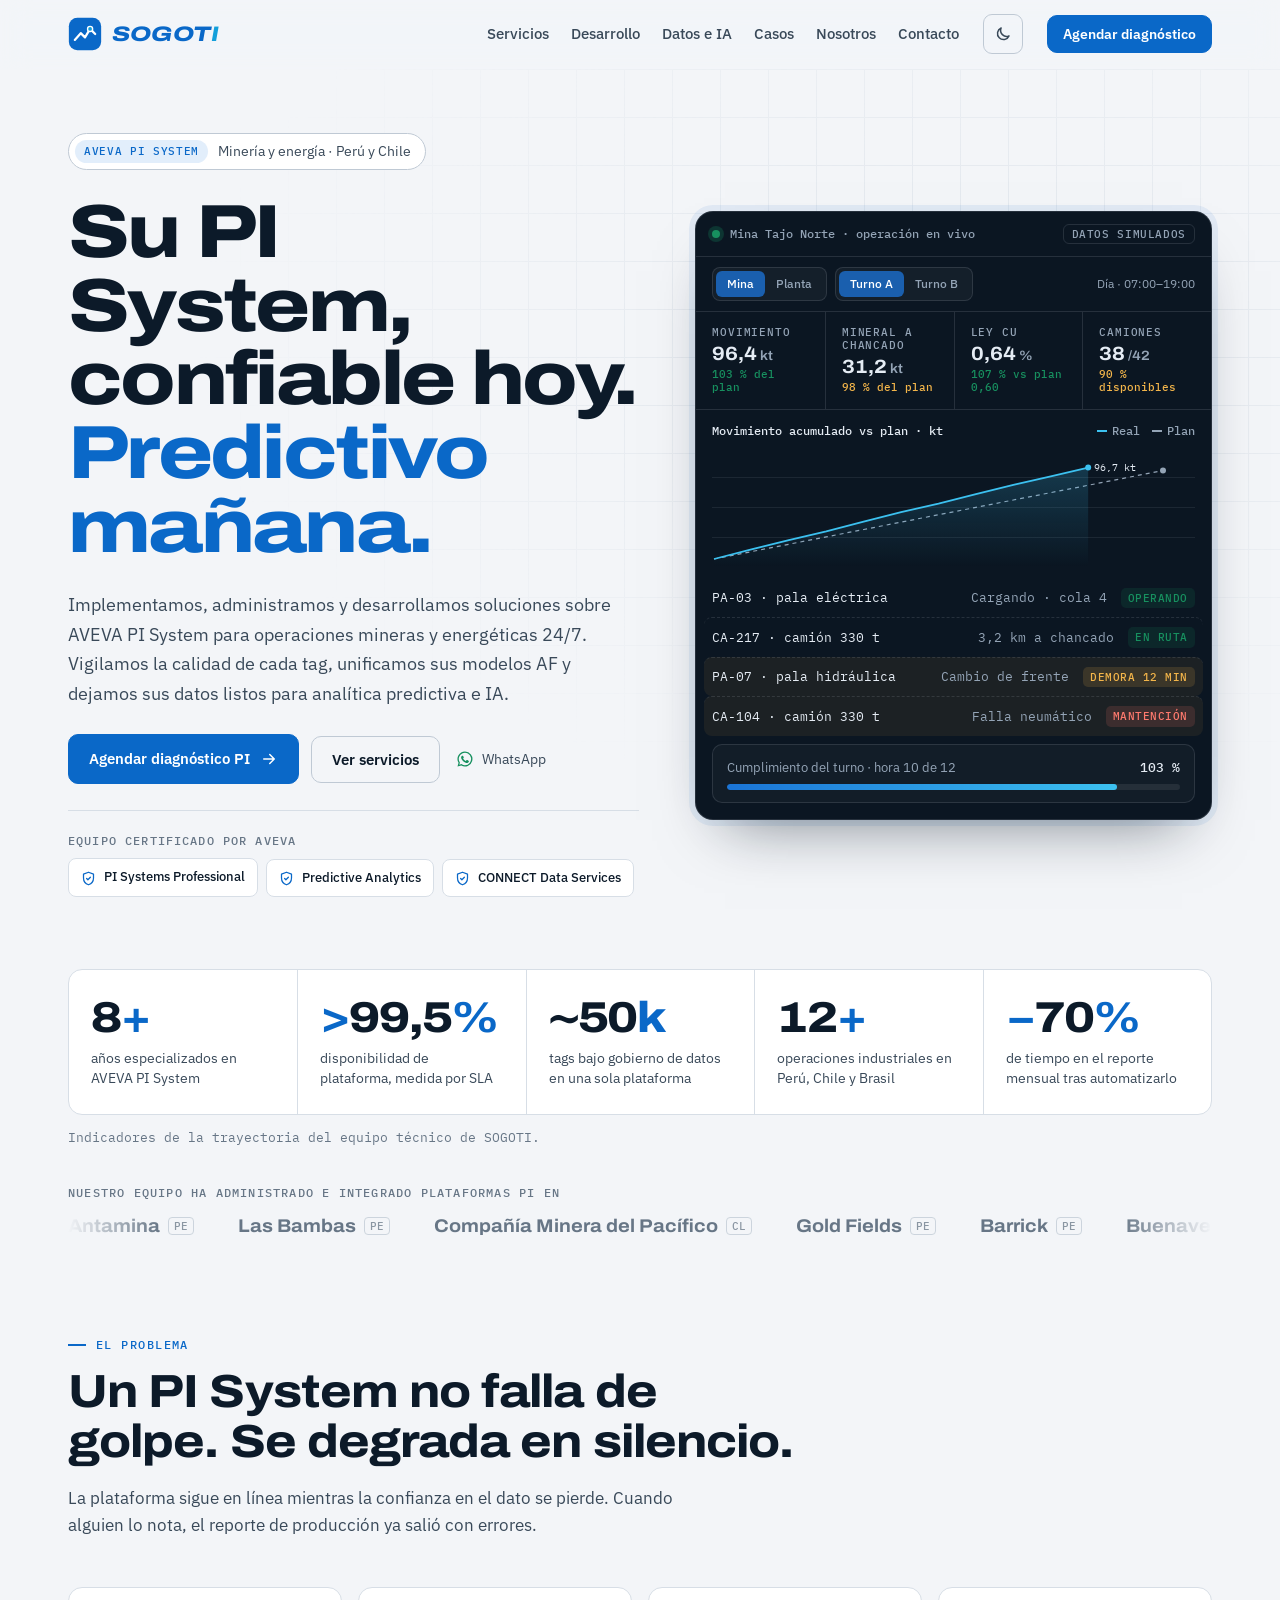
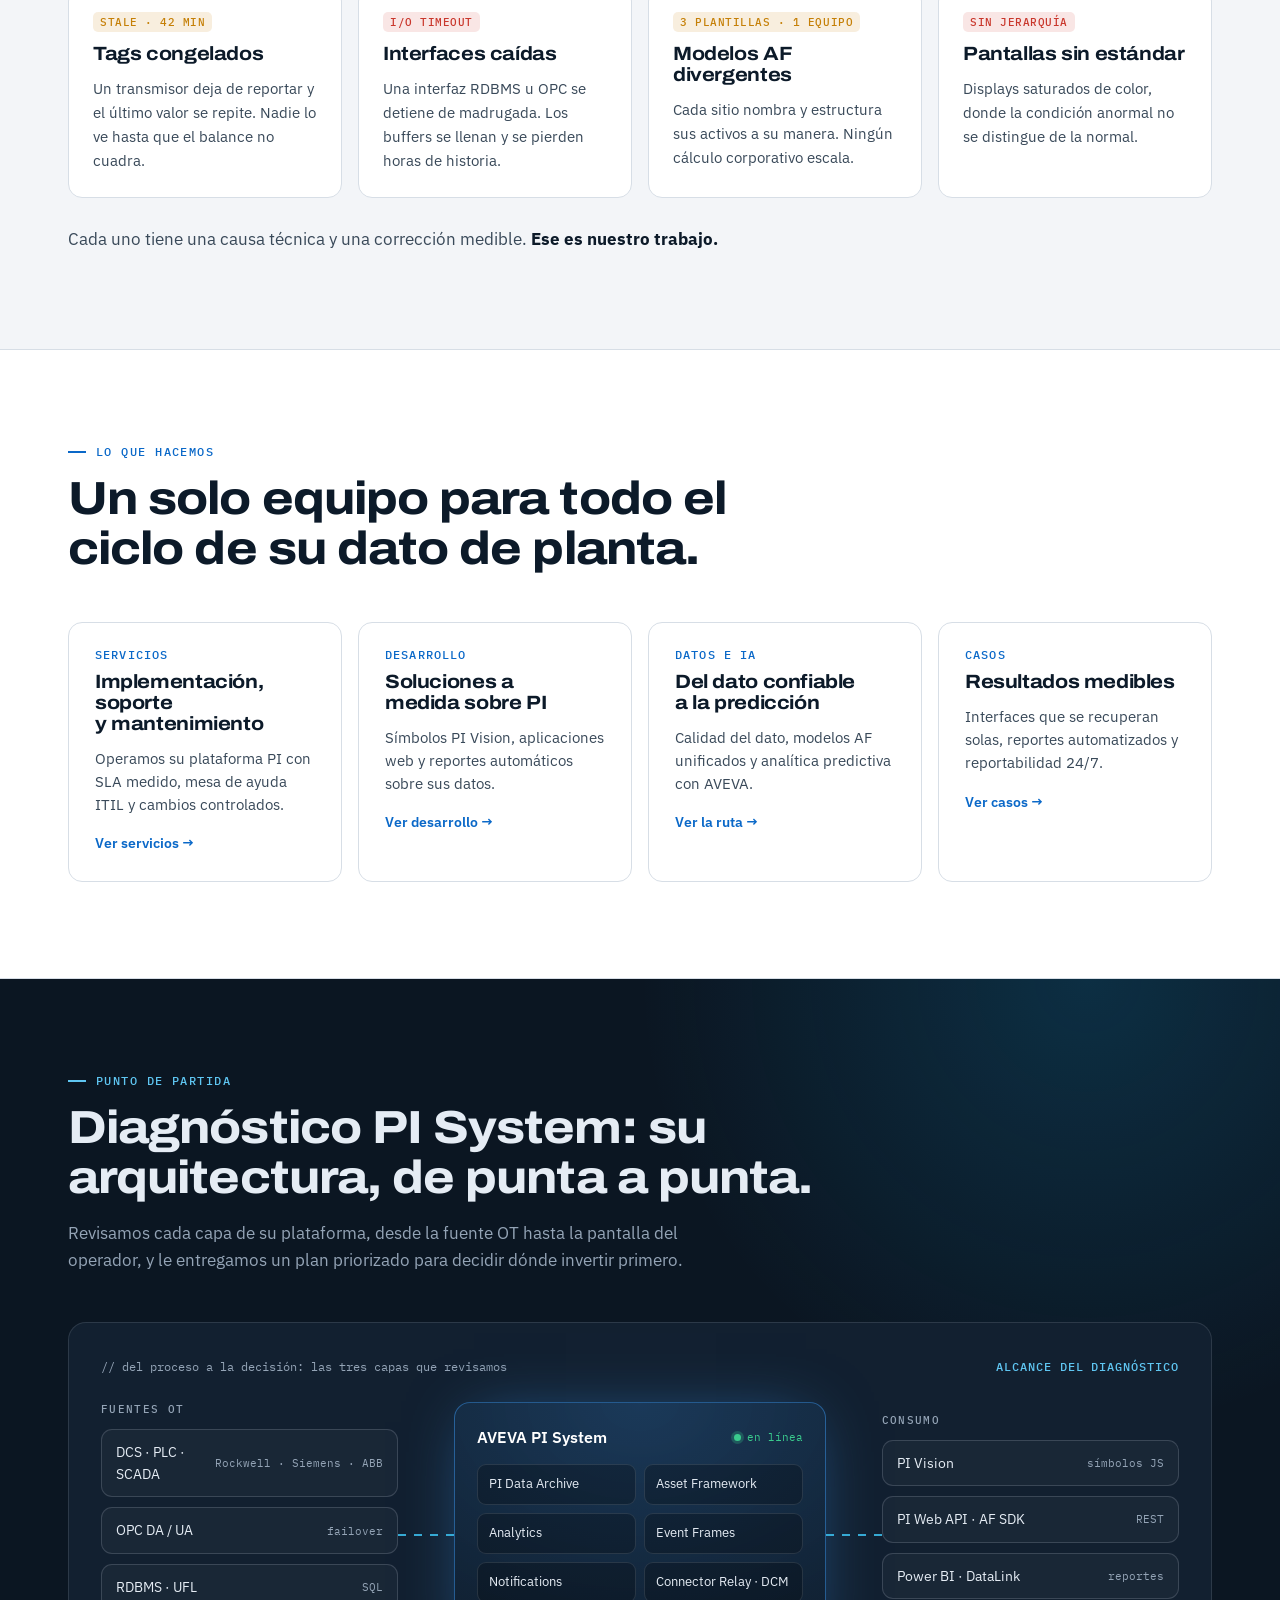
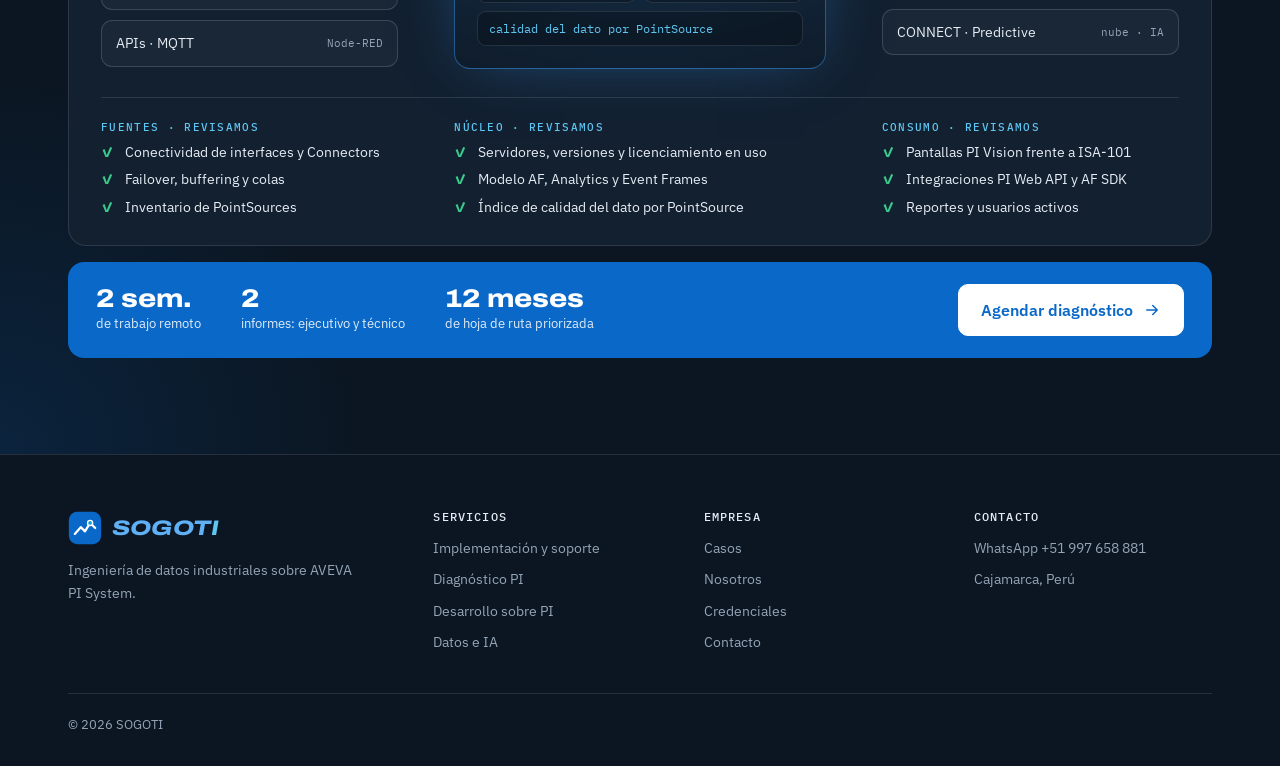
==== commit 39137929: "Rediseño del Diagnóstico PI: arquitectura destacada y CTA; va antes de Cómo trabajamos Co-Authored-B" ====
--- a/index.html
+++ b/index.html
@@ -142,26 +142,15 @@
   </div>
 </section>
 
-<section class="sec" id="diagnostico">
-  <div class="wrap duo">
-    <article class="offer diag">
-      <div class="diag-l">
-        <span class="eyebrow">Punto de partida</span>
-        <h2>Diagnóstico PI System</h2>
-        <p>Una foto clara y priorizada de su plataforma, para decidir dónde invertir primero.</p>
-        <div class="offer-meta"><div><b>2 sem.</b><span>de trabajo remoto</span></div><div><b>2</b><span>informes: ejecutivo y técnico</span></div></div>
-        <a class="btn" href="contacto/?interes=Diagn%C3%B3stico%20PI%20System">Agendar diagnóstico <svg><use href="#i-arrow"/></svg></a>
-      </div>
-      <ul class="svc-list">
-        <li>Arquitectura, servidores y licenciamiento en uso</li>
-        <li>Salud de interfaces, buffers y colas</li>
-        <li>Índice de calidad del dato por PointSource</li>
-        <li>Revisión del modelo AF y de pantallas PI Vision</li>
-        <li>Plan de mejoras rápidas y hoja de ruta a 12 meses</li>
-      </ul>
-    </article>
+<section class="sec band diag-sec" id="diagnostico">
+  <div class="wrap">
+    <div class="sec-head">
+      <span class="eyebrow">Punto de partida</span>
+      <h2>Diagnóstico PI System: su arquitectura, de punta a punta.</h2>
+      <p>Revisamos cada capa de su plataforma, desde la fuente OT hasta la pantalla del operador, y le entregamos un plan priorizado para decidir dónde invertir primero.</p>
+    </div>
     <div class="arch-panel">
-      <div class="arch-cap"><span>// del proceso a la decisión: la arquitectura que revisamos de punta a punta</span><b>Alcance del diagnóstico</b></div>
+      <div class="arch-cap"><span>// del proceso a la decisión: las tres capas que revisamos</span><b>Alcance del diagnóstico</b></div>
       <div class="arch">
         <div class="arch-col src">
           <h4>Fuentes OT</h4>
@@ -190,7 +179,17 @@
           <div class="node">CONNECT · Predictive <small>nube · IA</small></div>
         </div>
       </div>
-      <div class="arch-foot"><span><b>Fuentes:</b> conectividad, failover y buffering</span><span><b>Núcleo:</b> servidores, AF y calidad del dato</span><span><b>Consumo:</b> pantallas, integraciones y reportes</span></div>
+      <div class="arch-checks">
+        <div><h5>Fuentes · revisamos</h5><ul><li>Conectividad de interfaces y Connectors</li><li>Failover, buffering y colas</li><li>Inventario de PointSources</li></ul></div>
+        <div><h5>Núcleo · revisamos</h5><ul><li>Servidores, versiones y licenciamiento en uso</li><li>Modelo AF, Analytics y Event Frames</li><li>Índice de calidad del dato por PointSource</li></ul></div>
+        <div><h5>Consumo · revisamos</h5><ul><li>Pantallas PI Vision frente a ISA-101</li><li>Integraciones PI Web API y AF SDK</li><li>Reportes y usuarios activos</li></ul></div>
+      </div>
+    </div>
+    <div class="diag-cta">
+      <div class="dm"><b>2 sem.</b><span>de trabajo remoto</span></div>
+      <div class="dm"><b>2</b><span>informes: ejecutivo y técnico</span></div>
+      <div class="dm"><b>12 meses</b><span>de hoja de ruta priorizada</span></div>
+      <a class="btn" href="contacto/?interes=Diagn%C3%B3stico%20PI%20System">Agendar diagnóstico <svg><use href="#i-arrow"/></svg></a>
     </div>
   </div>
 </section>
--- a/assets/css/styles.css
+++ b/assets/css/styles.css
@@ -434,6 +434,24 @@
 @keyframes rise{from{transform:translateY(14px)}to{transform:none}}
 @media(prefers-reduced-motion:reduce){*{animation:none!important;transition:none!important}html{scroll-behavior:auto}}
 
+/* diagnóstico rediseñado */
+.diag-sec .arch-panel{background:var(--band-2);padding:36px 32px 28px}
+.diag-sec .sec-head{max-width:820px}
+.arch-checks{display:grid;grid-template-columns:1fr 1.25fr 1fr;gap:56px;margin-top:28px;padding-top:24px;border-top:1px solid var(--band-line)}
+.arch-checks h5{margin:0 0 10px;font:500 11px/1 var(--f-mono);letter-spacing:.12em;text-transform:uppercase;color:#5fc6f2}
+.arch-checks ul{display:grid;gap:8px}
+.arch-checks li{display:grid;grid-template-columns:18px 1fr;gap:6px;font-size:14px;color:var(--band-ink);line-height:1.4}
+.arch-checks li::before{content:"✓";color:#3acb8d;font-weight:700}
+.diag-cta{margin-top:16px;display:flex;flex-wrap:wrap;align-items:center;gap:20px 40px;padding:22px 28px;border-radius:16px;background:var(--brand);color:var(--brand-ink)}
+.diag-cta .dm{display:grid;gap:2px}
+.diag-cta .dm b{font:800 1.6rem/1 var(--f-display);font-stretch:115%}
+.diag-cta .dm span{font-size:13px;opacity:.88}
+.diag-cta .btn{margin-left:auto;background:var(--brand-ink);color:var(--brand);border-color:var(--brand-ink);font-size:16px;padding:16px 22px}
+.diag-cta .btn:hover{transform:translateY(-1px);border-color:var(--brand-ink)}
+footer{border-top:1px solid var(--band-line)}
+@media(max-width:980px){.arch-checks{grid-template-columns:1fr;gap:20px}}
+@media(max-width:640px){.diag-cta .btn{margin-left:0;width:100%;justify-content:center}.diag-sec .arch-panel{padding:24px 16px}}
+
 /* ---- multipágina ---- */
 .nav-links a[aria-current="page"]{color:var(--ink);box-shadow:inset 0 -2px 0 var(--brand)}
 @media(max-width:1100px){.nav-links a[aria-current="page"]{box-shadow:none;color:var(--brand)}}
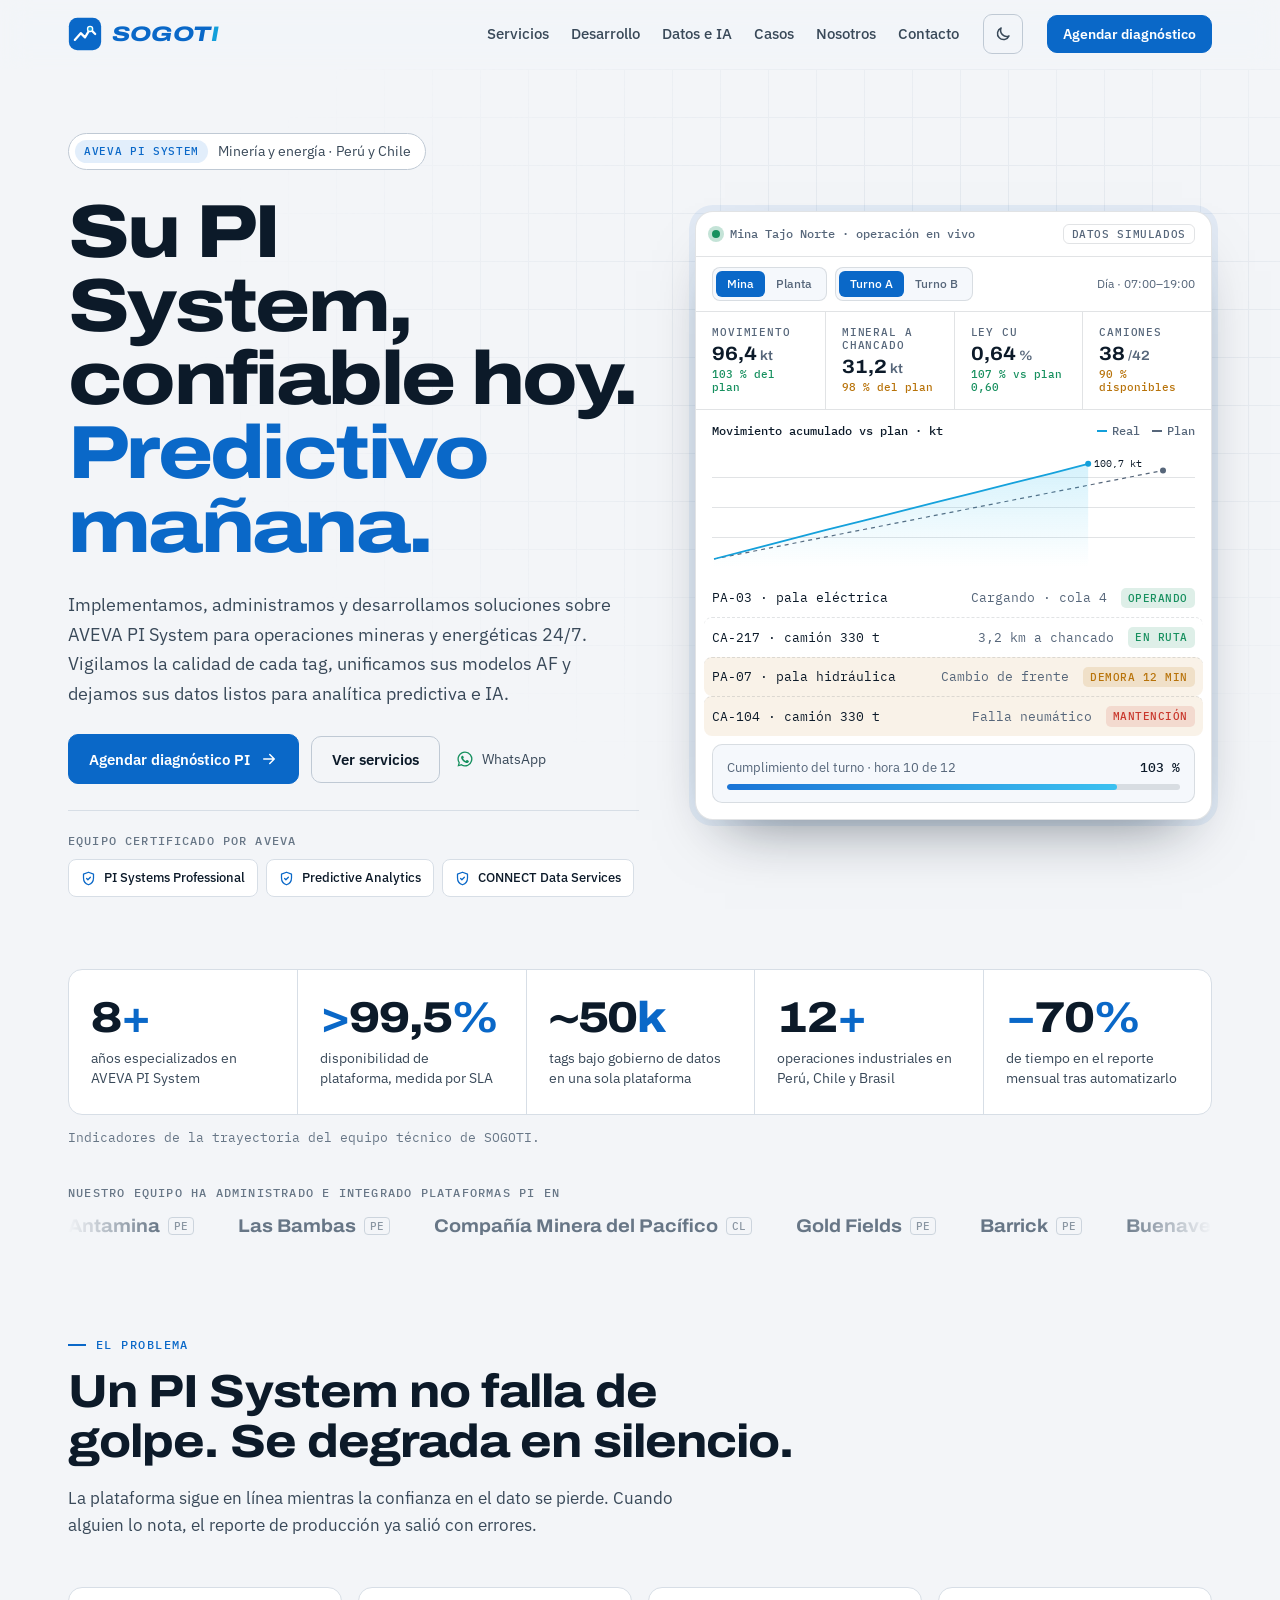
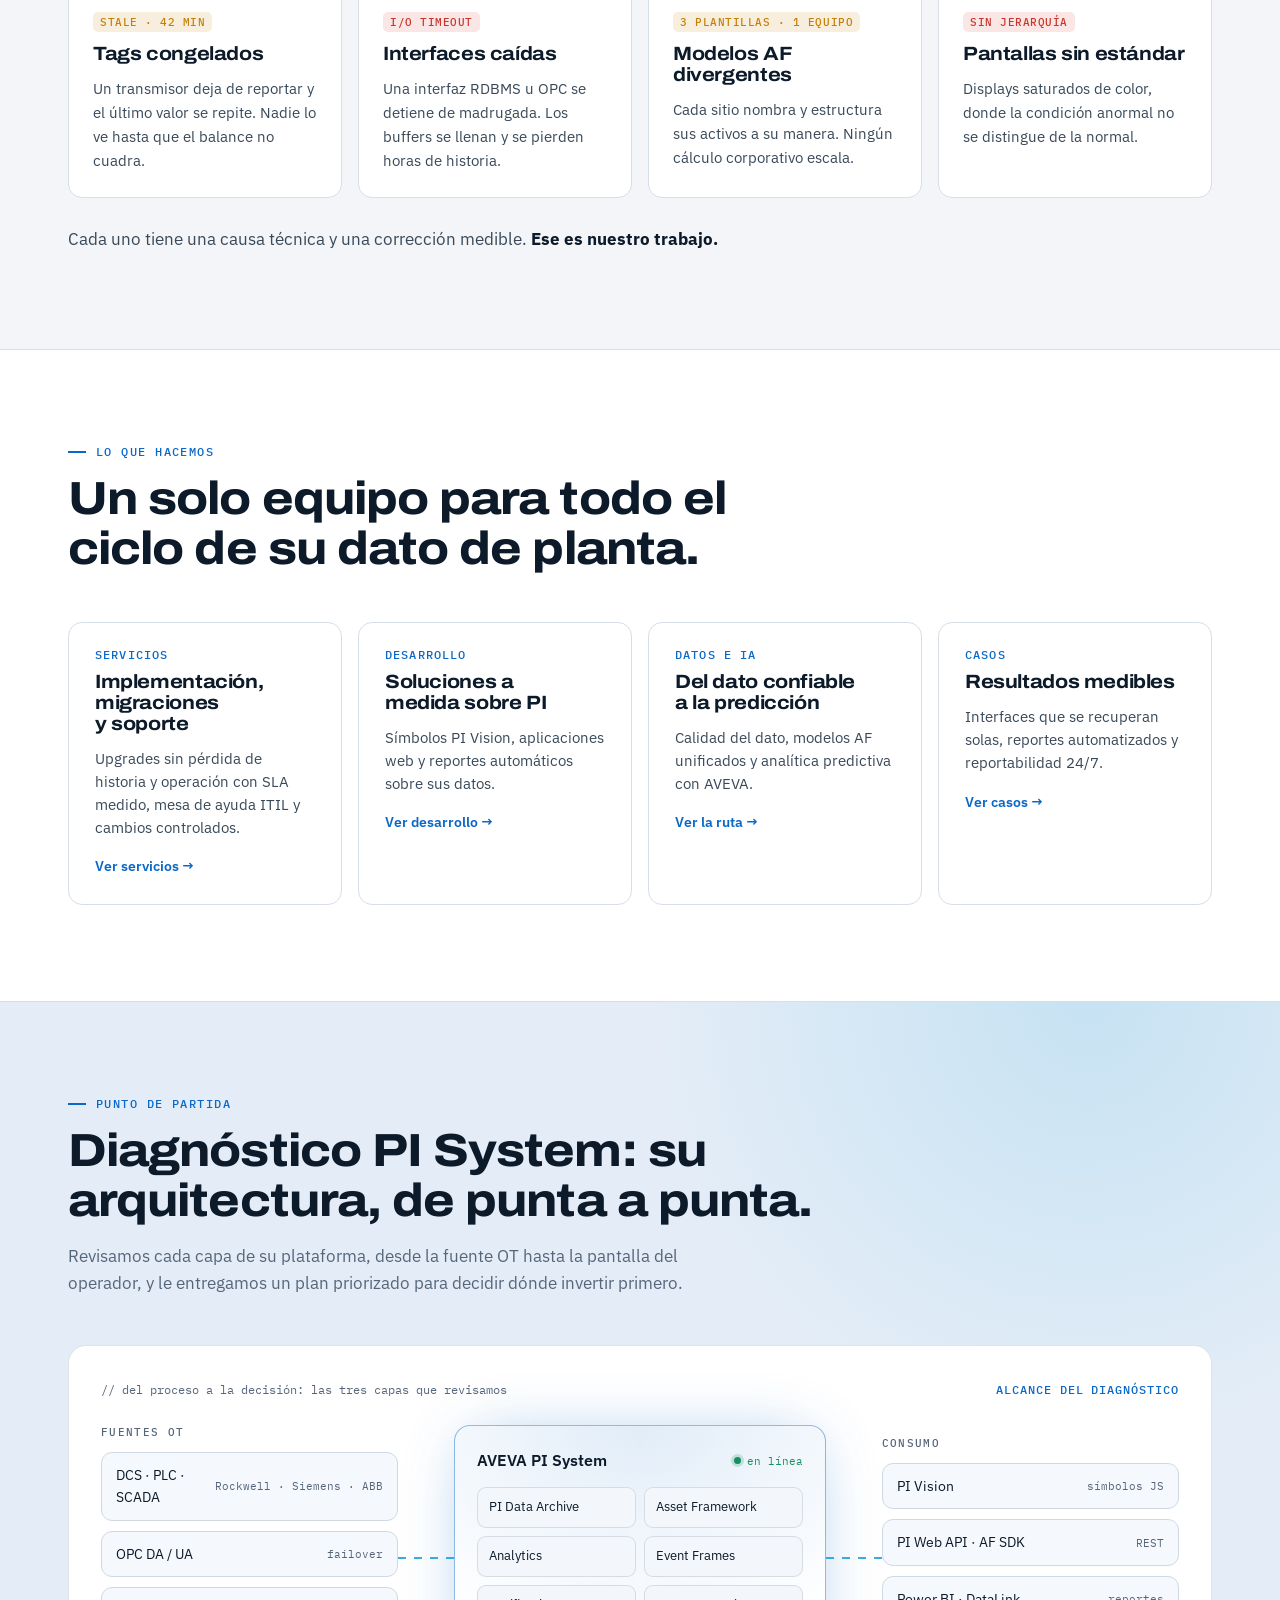
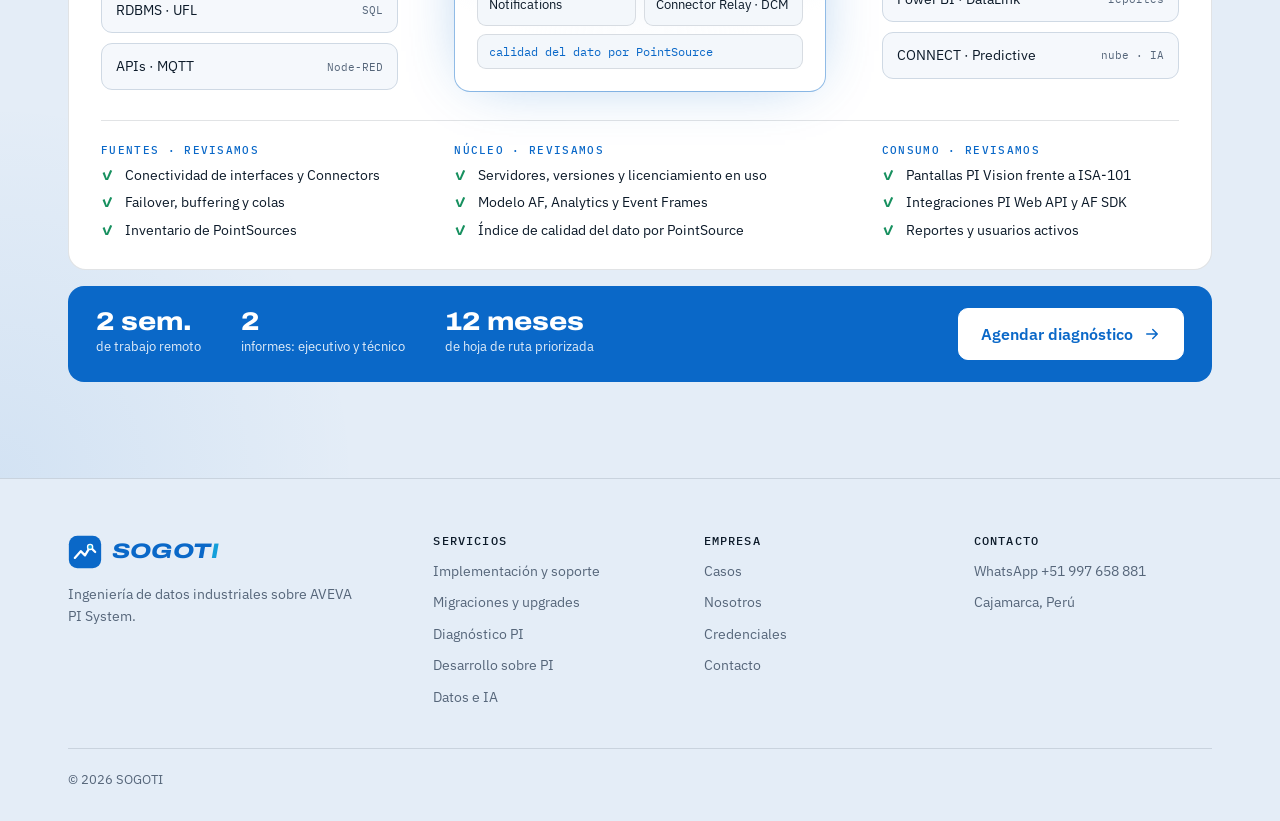
==== commit 72e727aa: "Servicio destacado: migraciones y upgrades de PI System Co-Authored-By: Claude Opus 5.5 <noreply@ant" ====
--- a/index.html
+++ b/index.html
@@ -134,7 +134,7 @@
   <div class="wrap">
     <div class="sec-head"><span class="eyebrow">Lo que hacemos</span><h2>Un solo equipo para todo el ciclo de su dato de planta.</h2></div>
     <div class="ov">
-      <a class="ov-card" href="servicios/"><span class="ov-k">Servicios</span><h3>Implementación, soporte y mantenimiento</h3><p>Operamos su plataforma PI con SLA medido, mesa de ayuda ITIL y cambios controlados.</p><span class="ov-more">Ver servicios →</span></a>
+      <a class="ov-card" href="servicios/"><span class="ov-k">Servicios</span><h3>Implementación, migraciones y soporte</h3><p>Upgrades sin pérdida de historia y operación con SLA medido, mesa de ayuda ITIL y cambios controlados.</p><span class="ov-more">Ver servicios →</span></a>
       <a class="ov-card" href="desarrollo/"><span class="ov-k">Desarrollo</span><h3>Soluciones a medida sobre PI</h3><p>Símbolos PI Vision, aplicaciones web y reportes automáticos sobre sus datos.</p><span class="ov-more">Ver desarrollo →</span></a>
       <a class="ov-card" href="soluciones/"><span class="ov-k">Datos e IA</span><h3>Del dato confiable a la predicción</h3><p>Calidad del dato, modelos AF unificados y analítica predictiva con AVEVA.</p><span class="ov-more">Ver la ruta →</span></a>
       <a class="ov-card" href="casos/"><span class="ov-k">Casos</span><h3>Resultados medibles</h3><p>Interfaces que se recuperan solas, reportes automatizados y reportabilidad 24/7.</p><span class="ov-more">Ver casos →</span></a>
@@ -202,7 +202,7 @@
         <a href="./" class="logo" aria-label="SOGOTI"><svg viewBox="0 0 40 40" aria-hidden="true"><rect x="1" y="1" width="38" height="38" rx="10" fill="#0a68c8"/><path d="M8 27 15 19l5 5 6-10 6 6" fill="none" stroke="#fff" stroke-width="2.6" stroke-linecap="round" stroke-linejoin="round"/><circle cx="26" cy="14" r="3" fill="#139fda" stroke="#fff" stroke-width="1.6"/></svg><span class="logo-word">SOGOT<span>I</span></span></a>
         <p>Ingeniería de datos industriales sobre AVEVA PI System.</p>
       </div>
-      <div><h4>Servicios</h4><ul><li><a href="servicios/">Implementación y soporte</a></li><li><a href="servicios/#diagnostico">Diagnóstico PI</a></li><li><a href="desarrollo/">Desarrollo sobre PI</a></li><li><a href="soluciones/">Datos e IA</a></li></ul></div>
+      <div><h4>Servicios</h4><ul><li><a href="servicios/">Implementación y soporte</a></li><li><a href="servicios/">Migraciones y upgrades</a></li><li><a href="servicios/#diagnostico">Diagnóstico PI</a></li><li><a href="desarrollo/">Desarrollo sobre PI</a></li><li><a href="soluciones/">Datos e IA</a></li></ul></div>
       <div><h4>Empresa</h4><ul><li><a href="casos/">Casos</a></li><li><a href="nosotros/">Nosotros</a></li><li><a href="nosotros/#credenciales">Credenciales</a></li><li><a href="contacto/">Contacto</a></li></ul></div>
       <div><h4>Contacto</h4><ul><li><a href="https://wa.me/51997658881" target="_blank" rel="noopener">WhatsApp +51 997 658 881</a></li><li>Cajamarca, Perú</li></ul></div>
     </div>
--- a/assets/css/styles.css
+++ b/assets/css/styles.css
@@ -5,6 +5,7 @@
   --brand:#0a68c8; --brand-2:#139fda; --brand-ink:#ffffff; --brand-soft:#e2eefb;
   --ok:#17905f; --warn:#c57f06; --bad:#c9372c;
   --band:#0b1622; --band-2:#122030; --band-ink:#e5ecf4; --band-muted:#94a4b6; --band-line:rgba(229,236,244,.12);
+  --sb-bg:#e4edf7; --sb-card:#ffffff; --sb-ink:#0c1a29; --sb-muted:#56667a; --sb-line:rgba(12,26,41,.12); --sb-node:#f5f8fc; --sb-node-line:#cfd9e4; --sb-accent:#0a68c8; --sb-hi:#0c1a29; --sb-ok:#17905f; --sb-ok-soft:rgba(23,144,95,.2); --sb-beam:#139fda; --sb-warn:#b8730a; --sb-bad:#c9372c; --sb-cell:#f3f7fb; --sb-core:radial-gradient(120% 120% at 50% 0%,rgba(10,104,200,.12),#ffffff 70%); --sb-core-line:rgba(10,104,200,.45); --sb-glow1:rgba(19,159,218,.14); --sb-glow2:rgba(10,104,200,.08);
   --f-display:'Archivo','Arial Narrow',system-ui,sans-serif;
   --f-body:'IBM Plex Sans',system-ui,-apple-system,'Segoe UI',sans-serif;
   --f-mono:'IBM Plex Mono',ui-monospace,'Cascadia Code',Consolas,monospace;
@@ -13,11 +14,11 @@
 @media (prefers-color-scheme:dark){:root:not([data-theme="light"]){
   --bg:#0a1018; --bg-2:#0e1621; --surface:#111b27; --ink:#e6ecf3; --ink-2:#b2bfcd; --muted:#7f8ea0;
   --line:#1e2a38; --line-2:#2b3a4b; --brand:#3b95ee; --brand-2:#3cc1f0; --brand-ink:#03111e; --brand-soft:#10263b;
-  --ok:#3acb8d; --warn:#eeaa38; --bad:#f06459; --band:#0d1824; --band-2:#13222f; color-scheme:dark }}
+  --ok:#3acb8d; --warn:#eeaa38; --bad:#f06459; --band:#0d1824; --band-2:#13222f; --sb-bg:#0d1824; --sb-card:#13222f; --sb-ink:#e5ecf4; --sb-muted:#94a4b6; --sb-line:rgba(229,236,244,.12); --sb-node:rgba(255,255,255,.03); --sb-node-line:rgba(229,236,244,.16); --sb-accent:#5fc6f2; --sb-hi:#ffffff; --sb-ok:#3acb8d; --sb-ok-soft:rgba(58,203,141,.25); --sb-beam:#3cc1f0; --sb-warn:#f3b54a; --sb-bad:#ff7a6e; --sb-cell:rgba(0,0,0,.25); --sb-core:radial-gradient(120% 120% at 50% 0%,rgba(59,149,238,.22),rgba(11,22,34,.6)); --sb-core-line:rgba(59,149,238,.5); --sb-glow1:rgba(19,159,218,.18); --sb-glow2:rgba(10,104,200,.16); color-scheme:dark }}
 :root[data-theme="dark"]{
   --bg:#0a1018; --bg-2:#0e1621; --surface:#111b27; --ink:#e6ecf3; --ink-2:#b2bfcd; --muted:#7f8ea0;
   --line:#1e2a38; --line-2:#2b3a4b; --brand:#3b95ee; --brand-2:#3cc1f0; --brand-ink:#03111e; --brand-soft:#10263b;
-  --ok:#3acb8d; --warn:#eeaa38; --bad:#f06459; --band:#0d1824; --band-2:#13222f; color-scheme:dark }
+  --ok:#3acb8d; --warn:#eeaa38; --bad:#f06459; --band:#0d1824; --band-2:#13222f; --sb-bg:#0d1824; --sb-card:#13222f; --sb-ink:#e5ecf4; --sb-muted:#94a4b6; --sb-line:rgba(229,236,244,.12); --sb-node:rgba(255,255,255,.03); --sb-node-line:rgba(229,236,244,.16); --sb-accent:#5fc6f2; --sb-hi:#ffffff; --sb-ok:#3acb8d; --sb-ok-soft:rgba(58,203,141,.25); --sb-beam:#3cc1f0; --sb-warn:#f3b54a; --sb-bad:#ff7a6e; --sb-cell:rgba(0,0,0,.25); --sb-core:radial-gradient(120% 120% at 50% 0%,rgba(59,149,238,.22),rgba(11,22,34,.6)); --sb-core-line:rgba(59,149,238,.5); --sb-glow1:rgba(19,159,218,.18); --sb-glow2:rgba(10,104,200,.16); color-scheme:dark }
 
 *,*::before,*::after{box-sizing:border-box}
 [hidden]{display:none!important}
@@ -94,7 +95,7 @@
 .cred svg{width:15px;height:15px;color:var(--brand)}
 
 /* console */
-.console{min-width:0;background:var(--band);color:var(--band-ink);border-radius:18px;border:1px solid var(--band-line);box-shadow:0 30px 60px -30px rgba(8,20,35,.55),0 0 0 6px color-mix(in srgb,var(--brand) 8%,transparent);overflow:hidden}
+.console{--band:var(--sb-card);--band-2:var(--sb-bg);--band-ink:var(--sb-ink);--band-muted:var(--sb-muted);--band-line:var(--sb-line);min-width:0;background:var(--band);color:var(--band-ink);border-radius:18px;border:1px solid var(--band-line);box-shadow:0 30px 60px -30px rgba(8,20,35,.55),0 0 0 6px color-mix(in srgb,var(--brand) 8%,transparent);overflow:hidden}
 .c-bar{display:flex;align-items:center;gap:10px;padding:12px 16px;border-bottom:1px solid var(--band-line);font:500 12px/1 var(--f-mono);color:var(--band-muted)}
 .c-dot{width:8px;height:8px;border-radius:50%;background:var(--ok);box-shadow:0 0 0 4px color-mix(in srgb,var(--ok) 25%,transparent)}
 .c-bar .tag-ex{margin-left:auto;padding:4px 8px;border:1px solid var(--band-line);border-radius:6px;letter-spacing:.06em;text-transform:uppercase;font-size:10.5px}
@@ -115,23 +116,23 @@
 .c-row .v{color:var(--band-muted);font-variant-numeric:tabular-nums;text-align:right}
 .st{font:500 10.5px/1 var(--f-mono);letter-spacing:.05em;text-transform:uppercase;padding:5px 7px;border-radius:5px;white-space:nowrap}
 .st-ok{color:var(--ok);background:color-mix(in srgb,var(--ok) 14%,transparent)}
-.st-warn{color:#f3b54a;background:rgba(243,181,74,.14)}
-.st-bad{color:#ff7a6e;background:rgba(255,122,110,.14)}
-.c-row.hl{background:rgba(243,181,74,.07)}
+.st-warn{color:var(--sb-warn);background:color-mix(in srgb,var(--sb-warn) 14%,transparent)}
+.st-bad{color:var(--sb-bad);background:color-mix(in srgb,var(--sb-bad) 13%,transparent)}
+.c-row.hl{background:color-mix(in srgb,var(--sb-warn) 9%,transparent)}
 .c-filters{display:flex;flex-wrap:wrap;gap:8px;align-items:center;padding:10px 16px;border-bottom:1px solid var(--band-line)}
-.seg{display:inline-flex;padding:3px;border-radius:8px;background:rgba(255,255,255,.04);border:1px solid var(--band-line)}
+.seg{display:inline-flex;padding:3px;border-radius:8px;background:var(--sb-node);border:1px solid var(--band-line)}
 .seg button{font:500 12px/1 var(--f-body);color:var(--band-muted);background:none;border:0;padding:7px 11px;border-radius:6px;cursor:pointer}
-.seg button[aria-pressed="true"]{background:#1a5fae;color:#fff}
-.seg button:hover{color:#fff}
+.seg button[aria-pressed="true"]{background:var(--brand);color:var(--brand-ink)}
+.seg button:hover{color:var(--sb-hi)}
 .c-time{margin-left:auto;font-size:11.5px;color:var(--band-muted)}
 .c-kpis4{grid-template-columns:repeat(4,1fr)}
 .c-kpis4 .c-kpi b{font-size:1.2rem}
 .c-kpi i{font:500 11px/1.2 var(--f-mono);font-style:normal}
-.c-kpi i.ok{color:var(--ok)} .c-kpi i.warn{color:#f3b54a}
+.c-kpi i.ok{color:var(--ok)} .c-kpi i.warn{color:var(--sb-warn)}
 .lg{display:inline-flex;gap:12px}.lg em{font-style:normal;display:inline-flex;align-items:center;gap:5px}.lg em::before{content:"";width:10px;height:2px;background:var(--c)}
-.c-foot{display:grid;gap:7px;margin:0 16px 16px;padding:12px 14px;border-radius:10px;border:1px solid var(--band-line);background:rgba(255,255,255,.03);font-size:12.5px}
+.c-foot{display:grid;gap:7px;margin:0 16px 16px;padding:12px 14px;border-radius:10px;border:1px solid var(--band-line);background:var(--sb-node);font-size:12.5px}
 .c-foot .fh{display:flex;justify-content:space-between;gap:10px;color:var(--band-muted)}.c-foot .fh b{color:var(--band-ink);font-family:var(--f-mono);font-weight:500}
-.bar{height:6px;border-radius:4px;background:rgba(255,255,255,.08);overflow:hidden}.bar i{display:block;height:100%;background:linear-gradient(90deg,#1a74d6,#3cc1f0);border-radius:4px;transition:width .6s}
+.bar{height:6px;border-radius:4px;background:var(--sb-line);overflow:hidden}.bar i{display:block;height:100%;background:linear-gradient(90deg,#1a74d6,#3cc1f0);border-radius:4px;transition:width .6s}
 @media(max-width:560px){.c-kpis4{grid-template-columns:repeat(2,1fr)}.c-kpis4 .c-kpi:nth-child(3){border-left:0}.c-kpis4 .c-kpi:nth-child(n+3){border-top:1px solid var(--band-line)}.c-time{display:none}}
 .theme-btn{width:40px;height:40px;display:grid;place-items:center;border-radius:9px;border:1px solid var(--line-2);background:transparent;color:var(--ink-2);cursor:pointer;flex:none}
 .theme-btn:hover{color:var(--ink);border-color:var(--ink-2)}
@@ -167,20 +168,20 @@
 /* arquitectura PI */
 .arch-panel{background:var(--band);color:var(--band-ink);border:1px solid var(--band-line);border-radius:18px;padding:32px 28px;overflow:hidden}
 .arch-cap{display:flex;flex-wrap:wrap;justify-content:space-between;gap:8px;font:400 12px/1.4 var(--f-mono);color:var(--band-muted);margin-bottom:26px}
-.arch-cap b{color:#5fc6f2;font-weight:500;letter-spacing:.08em;text-transform:uppercase}
+.arch-cap b{color:var(--sb-accent);font-weight:500;letter-spacing:.08em;text-transform:uppercase}
 .arch{display:grid;grid-template-columns:1fr 1.25fr 1fr;gap:56px;align-items:center}
 .arch-col{display:flex;flex-direction:column;gap:10px;position:relative;min-width:0}
 .arch-col h4{font:500 11px/1 var(--f-mono);text-transform:uppercase;letter-spacing:.12em;color:var(--band-muted);margin-bottom:4px;font-stretch:100%}
-.node{padding:11px 14px;border-radius:11px;border:1px solid rgba(229,236,244,.16);background:rgba(255,255,255,.03);font-size:14px;color:var(--band-ink);display:flex;align-items:center;justify-content:space-between;gap:10px;min-width:0}
+.node{padding:11px 14px;border-radius:11px;border:1px solid var(--sb-node-line);background:var(--sb-node);font-size:14px;color:var(--band-ink);display:flex;align-items:center;justify-content:space-between;gap:10px;min-width:0}
 .node small{font:400 11px var(--f-mono);color:var(--band-muted);white-space:nowrap}
-.core{padding:22px;border-radius:16px;border:1px solid rgba(59,149,238,.5);background:radial-gradient(120% 120% at 50% 0%,rgba(59,149,238,.22),rgba(11,22,34,.6));box-shadow:0 0 60px -20px rgba(59,149,238,.55)}
-.core-title{display:flex;justify-content:space-between;align-items:center;gap:10px;font-weight:600;margin-bottom:14px;color:#fff}
-.core-title span{font:400 11px var(--f-mono);color:#3acb8d;display:inline-flex;align-items:center;gap:6px}
-.core-title span::before{content:"";width:7px;height:7px;border-radius:50%;background:#3acb8d;box-shadow:0 0 0 3px rgba(58,203,141,.25)}
+.core{padding:22px;border-radius:16px;border:1px solid var(--sb-core-line);background:var(--sb-core);box-shadow:0 0 60px -20px var(--sb-core-line)}
+.core-title{display:flex;justify-content:space-between;align-items:center;gap:10px;font-weight:600;margin-bottom:14px;color:var(--sb-hi)}
+.core-title span{font:400 11px var(--f-mono);color:var(--sb-ok);display:inline-flex;align-items:center;gap:6px}
+.core-title span::before{content:"";width:7px;height:7px;border-radius:50%;background:var(--sb-ok);box-shadow:0 0 0 3px var(--sb-ok-soft)}
 .core-grid{display:grid;grid-template-columns:1fr 1fr;gap:8px}
-.core-grid div{font-size:13px;padding:9px 11px;border-radius:9px;background:rgba(0,0,0,.25);border:1px solid var(--band-line);color:var(--band-ink)}
-.core-grid .full{grid-column:span 2;font:400 12px var(--f-mono);color:#5fc6f2}
-.arch-col.src::after,.arch-col.out::before{content:"";position:absolute;top:50%;width:56px;height:2px;transform:translateY(-50%);background:repeating-linear-gradient(90deg,#3cc1f0 0 8px,transparent 8px 16px);background-size:32px 2px;animation:flow 1.1s linear infinite;opacity:.85}
+.core-grid div{font-size:13px;padding:9px 11px;border-radius:9px;background:var(--sb-cell);border:1px solid var(--band-line);color:var(--band-ink)}
+.core-grid .full{grid-column:span 2;font:400 12px var(--f-mono);color:var(--sb-accent)}
+.arch-col.src::after,.arch-col.out::before{content:"";position:absolute;top:50%;width:56px;height:2px;transform:translateY(-50%);background:repeating-linear-gradient(90deg,var(--sb-beam) 0 8px,transparent 8px 16px);background-size:32px 2px;animation:flow 1.1s linear infinite;opacity:.85}
 .arch-col.src::after{right:-56px}.arch-col.out::before{left:-56px}
 @keyframes flow{to{background-position:32px 0}}
 @keyframes flowv{to{background-position:0 28px}}
@@ -188,15 +189,15 @@
 .arch-foot b{color:var(--band-ink);font-weight:600}
 @media(max-width:980px){
   .arch{grid-template-columns:1fr;gap:40px}
-  .arch-col.src::after,.arch-col.out::before{width:2px;height:40px;left:50%;right:auto;top:auto;transform:translateX(-50%);background:repeating-linear-gradient(180deg,#3cc1f0 0 7px,transparent 7px 14px);background-size:2px 28px;animation-name:flowv}
+  .arch-col.src::after,.arch-col.out::before{width:2px;height:40px;left:50%;right:auto;top:auto;transform:translateX(-50%);background:repeating-linear-gradient(180deg,var(--sb-beam) 0 7px,transparent 7px 14px);background-size:2px 28px;animation-name:flowv}
   .arch-col.src::after{bottom:-40px}.arch-col.out::before{top:-40px}
   .arch-col.src,.arch-col.out{display:grid;grid-template-columns:1fr 1fr;gap:8px}
   .arch-col h4{grid-column:span 2}
 }
 @media(max-width:520px){.arch-col.src,.arch-col.out{grid-template-columns:1fr}.arch-col h4{grid-column:auto}.arch-panel{padding:24px 16px}}
 .c-alert{display:flex;gap:10px;align-items:flex-start;margin:0 16px 16px;padding:12px 14px;border-radius:10px;border:1px solid rgba(243,181,74,.35);background:rgba(243,181,74,.08);font-size:13px;line-height:1.45;color:var(--band-ink)}
-.c-alert svg{width:18px;height:18px;flex:none;color:#f3b54a;margin-top:1px}
-.c-alert code{font:500 12px var(--f-mono);color:#f3b54a}
+.c-alert svg{width:18px;height:18px;flex:none;color:var(--sb-warn);margin-top:1px}
+.c-alert code{font:500 12px var(--f-mono);color:var(--sb-warn)}
 @media(max-width:980px){.hero-grid{grid-template-columns:1fr;gap:44px}}
 @media(max-width:460px){.c-kpi b{font-size:1.15rem}.c-row{grid-template-columns:1fr auto;}.c-row .v{display:none}}
 
@@ -274,26 +275,26 @@
 }
 
 /* AI band */
-.band{background:var(--band);color:var(--band-ink);position:relative;overflow:hidden}
-.band::before{content:"";position:absolute;inset:0;pointer-events:none;background:radial-gradient(50% 60% at 85% 0%,rgba(19,159,218,.18),transparent 70%),radial-gradient(40% 50% at 0% 100%,rgba(10,104,200,.16),transparent 70%)}
+.band{--band:var(--sb-bg);--band-2:var(--sb-card);--band-ink:var(--sb-ink);--band-muted:var(--sb-muted);--band-line:var(--sb-line);background:var(--band);color:var(--band-ink);position:relative;overflow:hidden}
+.band::before{content:"";position:absolute;inset:0;pointer-events:none;background:radial-gradient(50% 60% at 85% 0%,var(--sb-glow1),transparent 70%),radial-gradient(40% 50% at 0% 100%,var(--sb-glow2),transparent 70%)}
 .band .wrap{position:relative}
-.band .eyebrow{color:#5fc6f2}
+.band .eyebrow{color:var(--sb-accent)}
 .band .sec-head p{color:var(--band-muted)}
 .ai-grid{display:grid;grid-template-columns:repeat(3,1fr);gap:16px}
 .ai-card{background:var(--band-2);border:1px solid var(--band-line);border-radius:var(--r);padding:26px;display:grid;gap:12px;align-content:start}
-.ai-card h3{font-size:1.22rem;font-weight:720;color:#fff}
+.ai-card h3{font-size:1.22rem;font-weight:720;color:var(--sb-hi)}
 .ai-card p{color:var(--band-muted);font-size:15px}
 .ai-card .svc-list{color:var(--band-ink)}
-.ai-card .svc-list li::before{background:#5fc6f2}
-.ai-k{font:500 11px/1 var(--f-mono);letter-spacing:.1em;text-transform:uppercase;color:#5fc6f2}
+.ai-card .svc-list li::before{background:var(--sb-accent)}
+.ai-k{font:500 11px/1 var(--f-mono);letter-spacing:.1em;text-transform:uppercase;color:var(--sb-accent)}
 .flow{margin-top:20px;border:1px solid var(--band-line);border-radius:var(--r);padding:22px;overflow-x:auto}
 .flow-h{display:flex;flex-wrap:wrap;justify-content:space-between;gap:8px;margin-bottom:16px;font:500 12px/1.3 var(--f-mono);color:var(--band-muted)}
-.flow-h b{color:#f3b54a;font-weight:500;letter-spacing:.06em;text-transform:uppercase}
+.flow-h b{color:var(--sb-warn);font-weight:500;letter-spacing:.06em;text-transform:uppercase}
 .flow-steps{display:grid;grid-template-columns:repeat(5,minmax(150px,1fr));gap:10px;min-width:820px}
-.fs{position:relative;padding:14px;border-radius:10px;background:rgba(255,255,255,.03);border:1px solid var(--band-line);display:grid;gap:6px}
-.fs b{font:600 14px/1.2 var(--f-body);color:#fff}
+.fs{position:relative;padding:14px;border-radius:10px;background:var(--sb-node);border:1px solid var(--band-line);display:grid;gap:6px}
+.fs b{font:600 14px/1.2 var(--f-body);color:var(--sb-hi)}
 .fs span{font-size:12.5px;color:var(--band-muted);line-height:1.4}
-.fs i{font:500 10.5px/1 var(--f-mono);font-style:normal;color:#5fc6f2}
+.fs i{font:500 10.5px/1 var(--f-mono);font-style:normal;color:var(--sb-accent)}
 .fs:not(:last-child)::after{content:"→";position:absolute;right:-10px;top:50%;transform:translate(50%,-50%);color:var(--band-muted);font-family:var(--f-mono);z-index:1}
 @media(max-width:900px){.ai-grid{grid-template-columns:1fr}}
 
@@ -418,12 +419,12 @@
 @media(max-width:560px){form.card{grid-template-columns:1fr;padding:22px}.c-line{grid-template-columns:1fr auto}.c-line span{grid-column:1/-1}}
 
 /* footer */
-footer{background:var(--band);color:var(--band-muted);padding-block:56px 32px;font-size:14px}
+footer{--band:var(--sb-bg);--band-2:var(--sb-card);--band-ink:var(--sb-ink);--band-muted:var(--sb-muted);--band-line:var(--sb-line);background:var(--band);color:var(--band-muted);padding-block:56px 32px;font-size:14px}
 .foot{display:grid;grid-template-columns:1.4fr 1fr 1fr 1fr;gap:32px}
 .foot h4{font:500 11.5px/1 var(--f-mono);letter-spacing:.1em;text-transform:uppercase;color:var(--band-ink);margin-bottom:14px}
 .foot ul{display:grid;gap:9px}
-.foot a:hover{color:#fff}
-.foot .logo-word{color:#5fb0f5}.foot .logo-word span{color:#5fc6f2}
+.foot a:hover{color:var(--sb-hi)}
+.foot .logo-word{color:var(--brand)}.foot .logo-word span{color:var(--brand-2)}
 .foot p{max-width:36ch;margin-top:14px}
 .legal{margin-top:40px;padding-top:20px;border-top:1px solid var(--band-line);display:flex;flex-wrap:wrap;justify-content:space-between;gap:12px;font-size:12.5px}
 @media(max-width:820px){.foot{grid-template-columns:1fr 1fr}}
@@ -438,10 +439,10 @@
 .diag-sec .arch-panel{background:var(--band-2);padding:36px 32px 28px}
 .diag-sec .sec-head{max-width:820px}
 .arch-checks{display:grid;grid-template-columns:1fr 1.25fr 1fr;gap:56px;margin-top:28px;padding-top:24px;border-top:1px solid var(--band-line)}
-.arch-checks h5{margin:0 0 10px;font:500 11px/1 var(--f-mono);letter-spacing:.12em;text-transform:uppercase;color:#5fc6f2}
+.arch-checks h5{margin:0 0 10px;font:500 11px/1 var(--f-mono);letter-spacing:.12em;text-transform:uppercase;color:var(--sb-accent)}
 .arch-checks ul{display:grid;gap:8px}
 .arch-checks li{display:grid;grid-template-columns:18px 1fr;gap:6px;font-size:14px;color:var(--band-ink);line-height:1.4}
-.arch-checks li::before{content:"✓";color:#3acb8d;font-weight:700}
+.arch-checks li::before{content:"✓";color:var(--sb-ok);font-weight:700}
 .diag-cta{margin-top:16px;display:flex;flex-wrap:wrap;align-items:center;gap:20px 40px;padding:22px 28px;border-radius:16px;background:var(--brand);color:var(--brand-ink)}
 .diag-cta .dm{display:grid;gap:2px}
 .diag-cta .dm b{font:800 1.6rem/1 var(--f-display);font-stretch:115%}
@@ -451,6 +452,24 @@
 footer{border-top:1px solid var(--band-line)}
 @media(max-width:980px){.arch-checks{grid-template-columns:1fr;gap:20px}}
 @media(max-width:640px){.diag-cta .btn{margin-left:0;width:100%;justify-content:center}.diag-sec .arch-panel{padding:24px 16px}}
+
+/* migraciones destacado */
+.mig{margin-bottom:16px;display:grid;grid-template-columns:1fr 1.15fr;gap:24px 48px;padding:36px;border-radius:18px;border:1.5px solid color-mix(in srgb,var(--brand) 55%,var(--line));background:linear-gradient(135deg,var(--brand-soft),var(--surface) 70%);position:relative;overflow:hidden}
+.mig-l{display:grid;gap:16px;align-content:start}
+.mig-badge{justify-self:start;font:600 11.5px/1 var(--f-mono);letter-spacing:.1em;text-transform:uppercase;color:var(--brand-ink);background:var(--brand);padding:7px 10px;border-radius:6px}
+.mig h3{font-size:clamp(1.6rem,3vw,2.2rem);font-weight:800;letter-spacing:-.025em}
+.mig p{color:var(--ink-2);font-size:1.05rem}
+.mig p strong{color:var(--ink);font-weight:700;background:linear-gradient(transparent 62%,color-mix(in srgb,var(--brand-2) 30%,transparent) 62%)}
+.mig .btn{justify-self:start}
+.mig-list{display:grid;grid-template-columns:1fr 1fr;gap:12px 20px;align-content:start}
+.mig-list li{display:grid;grid-template-columns:20px 1fr;gap:8px;font-size:14.5px;color:var(--ink-2);line-height:1.45}
+.mig-list li::before{content:"✓";color:var(--brand);font-weight:800}
+.mig-list b{color:var(--ink);font-weight:700}
+.mig-steps{grid-column:1/-1;display:flex;flex-wrap:wrap;gap:8px;padding-top:20px;border-top:1px solid var(--line)}
+.mig-steps span{font:500 12.5px/1 var(--f-mono);padding:9px 12px;border-radius:8px;background:var(--surface);border:1px solid var(--line-2);color:var(--ink)}
+.mig-steps span:not(:last-child)::after{content:"→";margin-left:10px;color:var(--brand)}
+@media(max-width:900px){.mig{grid-template-columns:1fr;padding:26px 20px}}
+@media(max-width:560px){.mig-list{grid-template-columns:1fr}}
 
 /* ---- multipágina ---- */
 .nav-links a[aria-current="page"]{color:var(--ink);box-shadow:inset 0 -2px 0 var(--brand)}
